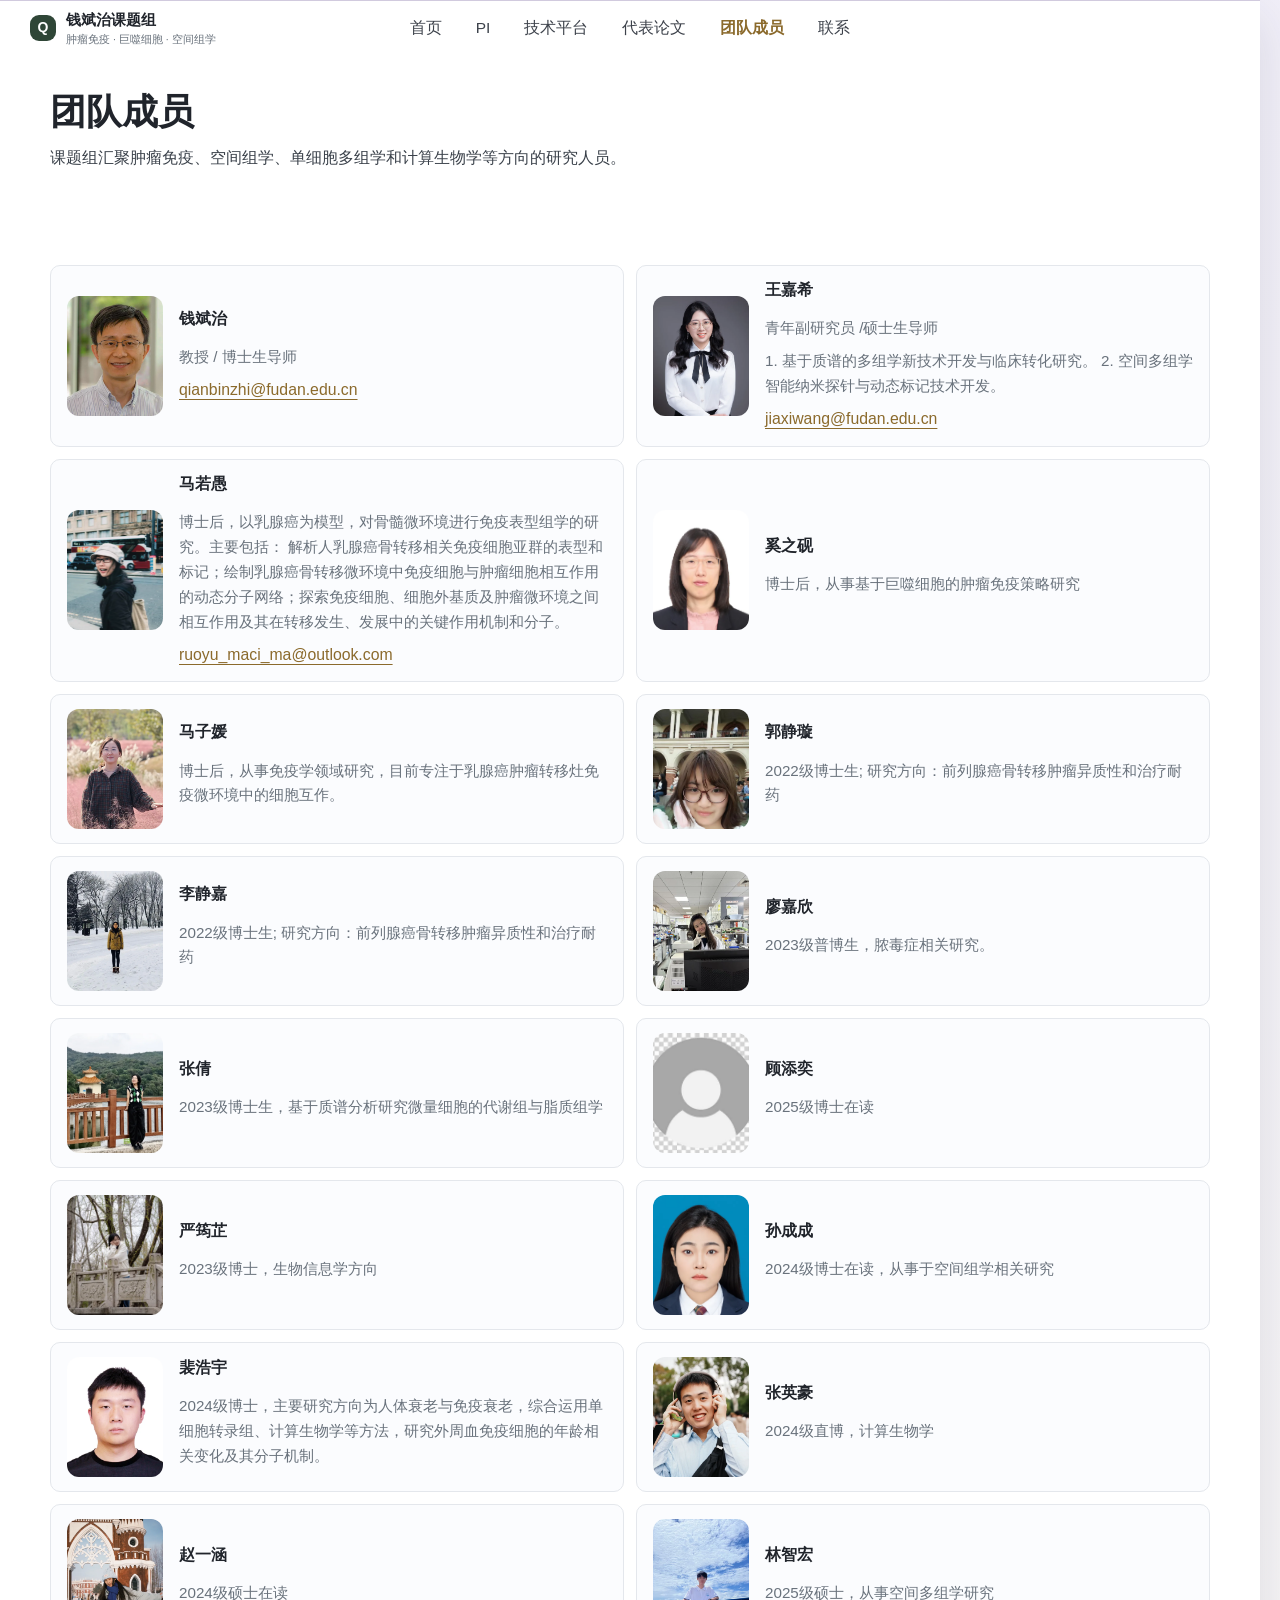
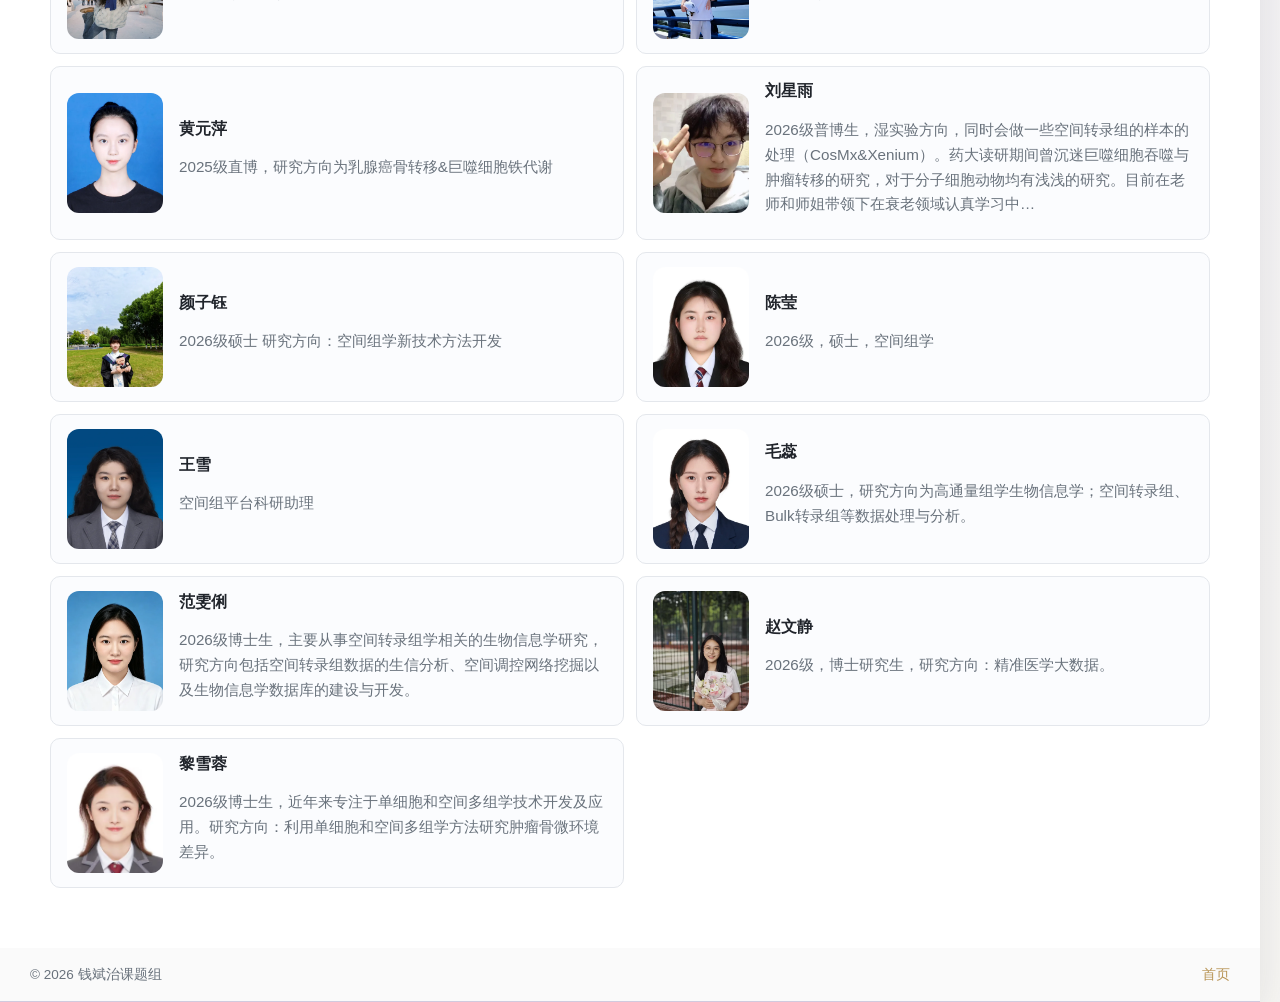
==== members.html @ 3c29b2fe "Publish Qian Lab website with optimized photos and Pages deployment" ====
<!doctype html>
<html lang="zh-CN">
  <head>
    <meta charset="utf-8">
    <meta name="viewport" content="width=device-width, initial-scale=1">
    <meta name="description" content="钱斌治课题组团队成员。">
    <title>团队成员 | 钱斌治课题组</title>
    <link rel="stylesheet" href="styles.css">
  </head>
  <body>
    <header class="site-header">
      <a class="brand" href="index.html"><span class="brand-mark">Q</span><span><strong>钱斌治课题组</strong><small>肿瘤免疫 · 巨噬细胞 · 空间组学</small></span></a>
      <button class="nav-toggle" type="button" aria-expanded="false" aria-controls="site-nav"><span></span><span></span><span></span></button>
      <nav id="site-nav" class="site-nav" aria-label="主导航">
        <a href="index.html">首页</a><a href="pi.html">PI</a><a href="platforms.html">技术平台</a><a href="publications.html">代表论文</a><a class="active" href="members.html">团队成员</a><a href="contact.html">联系</a>
      </nav>
    </header>
    <main>
      <section class="page-hero compact">
        <div>
          <p class="eyebrow">团队</p>
          <h1>团队成员</h1>
          <p class="lead">课题组汇聚肿瘤免疫、空间组学、单细胞多组学和计算生物学等方向的研究人员。</p>
        </div>
      </section>
      <section class="section">
        <div class="content-frame">
          <div class="member-grid">
            <!-- MEMBERS:START -->
            <article class="member-card">
              <img src="assets/pi-qian-binzhi.webp" alt="钱斌治教授肖像">
              <div>
                <h3>钱斌治</h3>
                <p>教授 / 博士生导师</p>
                <a href="mailto:qianbinzhi@fudan.edu.cn">qianbinzhi@fudan.edu.cn</a>
              </div>
            </article>
            <article class="member-card"><img src="assets/members/Xi_Xi_2026-09-02%2014.55.22_%E7%8E%8B%E5%98%89%E5%B8%8C-%E5%A4%8D%E6%97%A6%E5%A4%A7%E5%AD%A6%40_01.webp" alt="王嘉希"><div><h3>王嘉希</h3><p>青年副研究员 /硕士生导师</p><p>1. 基于质谱的多组学新技术开发与临床转化研究。

2. 空间多组学智能纳米探针与动态标记技术开发。</p><a href="mailto:jiaxiwang@fudan.edu.cn">jiaxiwang@fudan.edu.cn</a></div></article>
            <article class="member-card"><img src="assets/members/mry.webp" alt="马若愚"><div><h3>马若愚</h3><p>博士后，以乳腺癌为模型，对骨髓微环境进行免疫表型组学的研究。主要包括：
解析人乳腺癌骨转移相关免疫细胞亚群的表型和标记；绘制乳腺癌骨转移微环境中免疫细胞与肿瘤细胞相互作用的动态分子网络；探索免疫细胞、细胞外基质及肿瘤微环境之间相互作用及其在转移发生、发展中的关键作用机制和分子。</p><a href="mailto:ruoyu_maci_ma@outlook.com">ruoyu_maci_ma@outlook.com</a></div></article>
            <article class="member-card"><img src="assets/members/XI_2026-09-04%2011.40.07_%E7%85%A7%E7%89%87_01.webp" alt="奚之砚"><div><h3>奚之砚</h3><p>博士后，从事基于巨噬细胞的肿瘤免疫策略研究</p></div></article>
            <article class="member-card"><img src="assets/members/%E5%AD%90%E5%AA%9B_2026-09-02%2013.18.43_picture-0_01.webp" alt="马子媛"><div><h3>马子媛</h3><p>博士后，从事免疫学领域研究，目前专注于乳腺癌肿瘤转移灶免疫微环境中的细胞互作。</p></div></article>
            <article class="member-card"><img src="assets/members/%E6%9C%AA%E9%97%BB%E8%8A%B1%E5%90%8D_2026-09-04%2010.09.51_%E7%94%9F%E6%B4%BB%E7%85%A7-%E9%83%AD%E9%9D%99%E7%92%87_01.webp" alt="郭静璇"><div><h3>郭静璇</h3><p>2022级博士生; 研究方向：前列腺癌骨转移肿瘤异质性和治疗耐药</p></div></article>
            <article class="member-card"><img src="assets/members/%E6%9D%8E%E9%9D%99%E5%98%89_2026-09-04%2010.45.14_IMG_3282_01.webp" alt="李静嘉"><div><h3>李静嘉</h3><p>2022级博士生; 研究方向：前列腺癌骨转移肿瘤异质性和治疗耐药</p></div></article>
            <article class="member-card"><img src="assets/members/%E5%8D%97%E5%98%89%E3%80%82_2026-09-02%2013.18.52_%E5%BE%AE%E4%BF%A1%E5%9B%BE%E7%89%87_20260902131608_9_69_02.webp" alt="廖嘉欣"><div><h3>廖嘉欣</h3><p>2023级普博生，脓毒症相关研究。</p></div></article>
            <article class="member-card"><img src="assets/members/%E5%BC%A0%E5%80%A9_2026-09-02%2014.34.46_IMG_5520_02.webp" alt="张倩"><div><h3>张倩</h3><p>2023级博士生，基于质谱分析研究微量细胞的代谢组与脂质组学</p></div></article>
            <article class="member-card"><img src="assets/members/eb059ad4933d518f1befa0e88c2b46c9.webp" alt="顾添奕"><div><h3>顾添奕</h3><p>2025级博士在读</p></div></article>
            <article class="member-card"><img src="assets/members/yyz.webp" alt="严筠芷"><div><h3>严筠芷</h3><p>2023级博士，生物信息学方向</p></div></article>
            <article class="member-card"><img src="assets/members/scc.webp" alt="孙成成"><div><h3>孙成成</h3><p>2024级博士在读，从事于空间组学相关研究</p></div></article>
            <article class="member-card"><img src="assets/members/%E8%A3%B4%E6%B5%A9%E5%AE%87_2026-09-04%2011.46.03_picture-0_01.webp" alt="裴浩宇"><div><h3>裴浩宇</h3><p>2024级博士，主要研究方向为人体衰老与免疫衰老，综合运用单细胞转录组、计算生物学等方法，研究外周血免疫细胞的年龄相关变化及其分子机制。</p></div></article>
            <article class="member-card"><img src="assets/members/zyh.webp" alt="张英豪"><div><h3>张英豪</h3><p>2024级直博，计算生物学</p></div></article>
            <article class="member-card"><img src="assets/members/Z._2026-09-04%2012.06.56_IMG_6460_01.webp" alt="赵一涵"><div><h3>赵一涵</h3><p>2024级硕士在读</p></div></article>
            <article class="member-card"><img src="assets/members/%E5%BE%AE%E4%BF%A1%E5%9B%BE%E7%89%87_20260905143202_64_2.webp" alt="林智宏"><div><h3>林智宏</h3><p>2025级硕士，从事空间多组学研究</p></div></article>
            <article class="member-card"><img src="assets/members/%F0%9F%8C%9F_2026-09-03%2022.51.36_IMG_0080_01.webp" alt="黄元萍"><div><h3>黄元萍</h3><p>2025级直博，研究方向为乳腺癌骨转移&amp;巨噬细胞铁代谢</p></div></article>
            <article class="member-card"><img src="assets/members/lxy.webp" alt="刘星雨"><div><h3>刘星雨</h3><p>2026级普博生，湿实验方向，同时会做一些空间转录组的样本的处理（CosMx&amp;Xenium）。药大读研期间曾沉迷巨噬细胞吞噬与肿瘤转移的研究，对于分子细胞动物均有浅浅的研究。目前在老师和师姐带领下在衰老领域认真学习中…</p></div></article>
            <article class="member-card"><img src="assets/members/%E5%92%8C%E6%88%91%E4%B8%80%E8%B5%B7%E5%9B%9E%E5%8F%99%E5%88%A9%E4%BA%9A%E6%B2%99%E6%BC%A0%E5%A5%BD%E5%90%97_2026-09-02%2018.04.39_picture-0_01.webp" alt="颜子钰"><div><h3>颜子钰</h3><p>2026级硕士 
研究方向：空间组学新技术方法开发</p></div></article>
            <article class="member-card"><img src="assets/members/%E5%AE%A3%E6%84%BF_2026-09-03%2008.10.30_picture-0_01.webp" alt="陈莹"><div><h3>陈莹</h3><p>2026级，硕士，空间组学</p></div></article>
            <article class="member-card"><img src="assets/members/%E4%B9%9D%E6%AD%8C_2026-09-04%2012.01.54_f3b0613aaccb83f79659432cf0f93a0b_01.webp" alt="王雪"><div><h3>王雪</h3><p>空间组平台科研助理</p></div></article>
            <article class="member-card"><img src="assets/members/%F0%9F%8D%80%E7%8E%9B%E5%8D%A1%E5%B7%B4%E5%8D%A1%F0%9F%8C%B8_2026-09-02%2013.11.04_picture-0_01.webp" alt="毛蕊"><div><h3>毛蕊</h3><p>2026级硕士，研究方向为高通量组学生物信息学；空间转录组、Bulk转录组等数据处理与分析。</p></div></article>
            <article class="member-card"><img src="assets/members/%E8%91%9B%E7%BB%BF_2026-09-04%2001.42.00_%E8%8C%83%E9%9B%AF%E4%BF%90_%E7%85%A7%E7%89%87_01.webp" alt="范雯俐"><div><h3>范雯俐</h3><p>2026级博士生，主要从事空间转录组学相关的生物信息学研究，研究方向包括空间转录组数据的生信分析、空间调控网络挖掘以及生物信息学数据库的建设与开发。</p></div></article>
            <article class="member-card"><img src="assets/members/ILXX_2026-09-04%2009.56.15_picture-0_01.webp" alt="赵文静"><div><h3>赵文静</h3><p>2026级，博士研究生，研究方向：精准医学大数据。</p></div></article>
            <article class="member-card"><img src="assets/members/%E4%B8%80%E5%8A%A0%E6%A0%97_2026-09-04%2010.34.41_%E5%BE%AE%E4%BF%A1%E5%9B%BE%E7%89%87_2025-12-09_214455_899_01.webp" alt="黎雪蓉"><div><h3>黎雪蓉</h3><p>2026级博士生，近年来专注于单细胞和空间多组学技术开发及应用。研究方向：利用单细胞和空间多组学方法研究肿瘤骨微环境差异。</p></div></article>
<!-- MEMBERS:END -->
          </div>
        </div>
      </section>
    </main>
    <footer class="site-footer"><p>© <span id="year"></span> 钱斌治课题组</p><a href="index.html">首页</a></footer>
    <script src="script.js"></script>
  </body>
</html>
---- styles.css ----
:root {
  --ink: #102033;
  --text: #2c4151;
  --muted: #657786;
  --line: #d9e4ec;
  --paper: #ffffff;
  --soft: #f2f8fc;
  --card: #ffffff;
  --brand: #155b79;
  --brand-dark: #0a3148;
  --accent: #2d8eb4;
  --white: #ffffff;
  --shadow: 0 18px 44px rgba(16, 49, 72, 0.07);
  --shadow-soft: 0 1px 0 rgba(16, 49, 72, 0.04);
  --radius: 16px;
  --page-max: 1260px;
  --page-pad: clamp(24px, 3vw, 48px);
}

* {
  box-sizing: border-box;
}

html {
  scroll-behavior: smooth;
}

body {
  margin: 0;
  font-family: -apple-system, BlinkMacSystemFont, "Segoe UI", "Microsoft YaHei", "PingFang SC", sans-serif;
  color: var(--text);
  background: var(--white);
  font-size: 16px;
  line-height: 1.66;
}

a {
  color: inherit;
  text-decoration: none;
}

img {
  display: block;
  max-width: 100%;
}

.site-header {
  position: sticky;
  top: 0;
  z-index: 20;
  display: flex;
  align-items: center;
  justify-content: space-between;
  min-height: 74px;
  padding: 13px var(--page-pad);
  border-bottom: 1px solid rgba(216, 230, 241, 0.88);
  background: rgba(255, 255, 255, 0.95);
  backdrop-filter: blur(18px);
}

.brand {
  display: inline-flex;
  align-items: center;
  gap: 12px;
  min-width: 0;
}

.brand-mark {
  display: grid;
  width: 38px;
  height: 38px;
  place-items: center;
  border-radius: 4px;
  color: var(--white);
  background: linear-gradient(135deg, var(--brand-dark), var(--brand));
  font-weight: 800;
  font-size: 21px;
}

.brand strong,
.brand small {
  display: block;
}

.brand strong {
  color: var(--ink);
  font-size: 17px;
}

.brand small {
  color: var(--muted);
  font-size: 12px;
  white-space: nowrap;
}

.site-nav {
  display: flex;
  align-items: center;
  gap: 28px;
  color: var(--ink);
  font-size: 14px;
}

.site-nav a {
  padding: 9px 0;
  border-bottom: 1px solid transparent;
}

.site-nav a:hover {
  color: var(--brand);
  border-color: var(--accent);
}

.site-nav a.active {
  color: var(--brand);
  border-color: var(--accent);
  font-weight: 700;
}

.language-switch {
  display: flex;
  align-items: center;
  gap: 7px;
  color: var(--muted);
  font-size: 13px;
}

.language-switch a {
  padding: 6px 0;
}

.language-switch a.active {
  color: var(--brand);
  font-weight: 800;
}

.nav-toggle {
  display: none;
  width: 42px;
  height: 42px;
  padding: 10px;
  border: 1px solid var(--line);
  border-radius: 4px;
  background: var(--white);
}

.nav-toggle span {
  display: block;
  height: 2px;
  margin: 5px 0;
  background: var(--brand-dark);
}

.section-band,
.section {
  padding: clamp(40px, 5vw, 68px) var(--page-pad);
}

.home-hero {
  display: grid;
  grid-template-columns: minmax(0, 1fr) minmax(300px, 420px);
  gap: clamp(42px, 6vw, 88px);
  align-items: end;
  max-width: var(--page-max);
  margin: 0 auto;
  padding: clamp(54px, 7vw, 94px) var(--page-pad) clamp(42px, 5vw, 66px);
  border-bottom: 1px solid var(--line);
  background: var(--white);
}

.hero-statement {
  max-width: 980px;
}

.hero-statement h1 {
  margin-bottom: 22px;
}

.hero-brief {
  padding: 0 0 4px 28px;
  border-left: 2px solid var(--brand-dark);
}

.hero-brief p {
  margin-bottom: 18px;
  color: #344b5d;
  font-size: 16px;
}

.brief-label {
  margin-bottom: 10px !important;
  color: var(--brand) !important;
  font-size: 13px !important;
  font-weight: 800;
  letter-spacing: 0.02em;
  text-transform: uppercase;
}

.brief-tags {
  display: flex;
  flex-wrap: wrap;
  gap: 8px;
}

.brief-tags span {
  padding: 6px 10px;
  border: 1px solid var(--line);
  border-radius: 999px;
  color: var(--brand-dark);
  background: #f7fafc;
  font-size: 13px;
}

.hero {
  display: grid;
  grid-template-columns: minmax(0, 1.2fr) minmax(280px, 0.78fr);
  gap: clamp(36px, 6vw, 88px);
  align-items: center;
  min-height: calc(100vh - 76px);
  background:
    linear-gradient(90deg, rgba(229, 243, 252, 0.98), rgba(247, 251, 255, 0.82)),
    radial-gradient(circle at 80% 20%, rgba(59, 166, 201, 0.14), transparent 34%);
}

.eyebrow {
  margin: 0 0 10px;
  color: var(--brand);
  font-size: 12px;
  font-weight: 800;
  letter-spacing: 0;
  text-transform: uppercase;
}

h1,
h2,
h3,
p {
  margin-top: 0;
}

h1 {
  max-width: 1080px;
  margin-bottom: 20px;
  color: var(--ink);
  font-size: clamp(46px, 5.6vw, 74px);
  line-height: 1.06;
  letter-spacing: 0;
}

h2 {
  margin-bottom: 0;
  color: var(--ink);
  font-size: clamp(31px, 4vw, 46px);
  line-height: 1.18;
  letter-spacing: 0;
}

h3 {
  color: var(--ink);
  line-height: 1.35;
  letter-spacing: 0;
  font-size: 19px;
}

.lead {
  max-width: 980px;
  color: #41586a;
  font-size: clamp(20px, 2vw, 23px);
}

.hero-actions {
  display: flex;
  flex-wrap: wrap;
  gap: 14px;
  margin-top: 34px;
}

.button {
  display: inline-flex;
  align-items: center;
  justify-content: center;
  min-height: 44px;
  padding: 10px 18px;
  border-radius: 4px;
  font-weight: 700;
  line-height: 1.2;
}

.button.primary {
  color: var(--white);
  background: var(--brand);
}

.button.primary:hover {
  background: var(--brand-dark);
}

.button.secondary {
  color: var(--brand-dark);
  border: 1px solid rgba(15, 93, 124, 0.16);
  background: rgba(255, 255, 255, 0.74);
}

.button.secondary:hover {
  border-color: var(--brand);
}

.hero-media {
  position: relative;
  max-width: 430px;
  justify-self: center;
}

.hero-media img {
  aspect-ratio: 1;
  width: 100%;
  border-radius: 4px;
  object-fit: cover;
  box-shadow: var(--shadow);
}

.profile-note {
  position: absolute;
  right: -20px;
  bottom: 22px;
  display: grid;
  gap: 2px;
  min-width: 180px;
  padding: 14px 16px;
  border: 1px solid rgba(255, 255, 255, 0.7);
  border-radius: 4px;
  background: rgba(255, 255, 255, 0.94);
  box-shadow: none;
}

.profile-note strong {
  color: var(--ink);
}

.profile-note span {
  color: var(--muted);
  font-size: 14px;
}

.metrics {
  display: grid;
  grid-template-columns: repeat(4, 1fr);
  border-top: 0;
  border-bottom: 0;
  background: var(--brand-dark);
  max-width: var(--page-max);
  margin: 0 auto;
  border-radius: 0 0 var(--radius) var(--radius);
  overflow: hidden;
}

.metrics div {
  min-height: 102px;
  padding: 20px clamp(18px, 3vw, 42px);
  border-right: 1px solid rgba(255, 255, 255, 0.16);
}

.metrics div:last-child {
  border-right: 0;
}

.metrics strong {
  display: block;
  color: var(--white);
  font-size: clamp(21px, 2.6vw, 31px);
  line-height: 1.18;
}

.metrics span {
  color: rgba(255, 255, 255, 0.68);
  font-size: 14px;
}

.section-heading {
  max-width: var(--page-max);
  margin: 0 auto 34px;
}

.section-muted {
  background: transparent;
}

.about-grid,
.platform-layout,
.contact-grid {
  display: grid;
  grid-template-columns: minmax(0, 1.4fr) minmax(280px, 0.8fr);
  gap: clamp(28px, 5vw, 70px);
  align-items: start;
}

.platform-overview {
  display: grid;
  grid-template-columns: minmax(260px, 0.7fr) minmax(0, 1.3fr);
  gap: clamp(24px, 4vw, 56px);
  align-items: start;
}

.platform-overview p {
  margin-bottom: 0;
  font-size: 16.5px;
}

.platform-doc-frame {
  padding: clamp(30px, 4vw, 52px);
}

.platform-doc-layout {
  display: grid;
  grid-template-columns: minmax(280px, 0.72fr) minmax(0, 1.28fr);
  gap: clamp(28px, 5vw, 68px);
  align-items: center;
}

.platform-doc-layout h2 {
  margin-bottom: 18px;
}

.platform-doc-layout p:not(.eyebrow) {
  margin-bottom: 0;
  color: #334c5f;
  font-size: 17px;
  line-height: 1.72;
}

.platform-doc-image {
  margin: 0;
}

.platform-doc-image img {
  width: 100%;
  border: 1px solid rgba(217, 228, 236, 0.92);
  border-radius: 18px;
  background: #fbf5f2;
  box-shadow: 0 18px 44px rgba(16, 49, 72, 0.08);
}

.platform-doc-image figcaption {
  margin-top: 10px;
  color: var(--muted);
  font-size: 13px;
  text-align: right;
}

.prose p,
.platform-copy p {
  max-width: 860px;
  font-size: 16.5px;
}

.info-panel {
  padding: 28px;
  border: 1px solid var(--line);
  border-radius: var(--radius);
  background: #fbfdff;
  box-shadow: none;
}

.tag-list {
  display: flex;
  flex-wrap: wrap;
  gap: 10px;
}

.tag-list span {
  padding: 6px 10px;
  border: 1px solid rgba(21, 91, 121, 0.18);
  border-radius: 999px;
  color: var(--brand-dark);
  background: #f4f9fc;
  font-size: 13px;
}

.research-grid {
  display: grid;
  grid-template-columns: repeat(3, 1fr);
  gap: 20px;
}

.research-card {
  min-height: 310px;
  padding: 28px;
  border: 1px solid var(--line);
  border-radius: var(--radius);
  background: #fbfdff;
  box-shadow: none;
}

.card-index {
  color: var(--accent);
  font-weight: 800;
  font-size: 13px;
  letter-spacing: 0.02em;
}

.research-card h3 {
  margin: 18px 0 14px;
  font-size: 21px;
}

.feature-list {
  display: grid;
  gap: 12px;
  padding: 0;
  margin: 26px 0 0;
  list-style: none;
}

.feature-list li {
  position: relative;
  padding-left: 24px;
}

.feature-list li::before {
  position: absolute;
  top: 0.72em;
  left: 0;
  width: 6px;
  height: 6px;
  border-radius: 50%;
  background: var(--accent);
  content: "";
}

.feature-image {
  margin: 0;
}

.feature-image img {
  width: 100%;
  aspect-ratio: 4 / 3;
  border-radius: 4px;
  object-fit: cover;
  box-shadow: var(--shadow);
}

.feature-image figcaption {
  margin-top: 12px;
  color: var(--muted);
  font-size: 14px;
}

.publication-list {
  display: grid;
  gap: 0;
  max-width: 1120px;
  margin: 0 auto;
  border-top: 1px solid var(--line);
}

.publication-list article {
  padding: 20px 0;
  border: 0;
  border-bottom: 1px solid var(--line);
  border-radius: 0;
  background: transparent;
  box-shadow: none;
}

.publication-list span {
  display: inline;
  margin-right: 10px;
  color: var(--brand);
  font-size: 15px;
  font-weight: 800;
}

.publication-list h3 {
  margin-bottom: 8px;
  font-size: 19px;
}

.publication-list p {
  display: inline;
  margin-bottom: 0;
  color: var(--muted);
  font-size: 15px;
}

.publication-list .publication-code {
  color: var(--brand);
  font-weight: 700;
  text-decoration: underline;
  text-underline-offset: 3px;
}

.team-placeholder {
  display: flex;
  align-items: center;
  justify-content: space-between;
  gap: 24px;
  padding: 30px;
  border: 1px dashed rgba(21, 91, 121, 0.28);
  border-radius: var(--radius);
  background: #fbfdff;
  box-shadow: none;
}

.team-placeholder p {
  max-width: 760px;
  margin-bottom: 0;
}

.contact-section {
  background:
    linear-gradient(135deg, #0b3a52, #0f5d7c);
}

.contact-section h2,
.contact-section h3,
.contact-section .eyebrow {
  color: var(--white);
}

.contact-grid {
  grid-template-columns: repeat(3, 1fr);
}

.contact-grid > div {
  min-height: 180px;
  padding: 24px;
  border: 1px solid rgba(255, 255, 255, 0.16);
  border-radius: var(--radius);
  color: rgba(255, 255, 255, 0.82);
  background: rgba(255, 255, 255, 0.08);
  box-shadow: 0 14px 34px rgba(5, 28, 42, 0.16);
}

.contact-grid a {
  color: var(--white);
  text-decoration: underline;
  text-underline-offset: 4px;
}

.muted {
  color: var(--muted);
}

.contact-section .muted {
  color: rgba(255, 255, 255, 0.62);
}

.page-hero {
  display: grid;
  grid-template-columns: minmax(0, 1fr) 260px;
  gap: clamp(28px, 5vw, 72px);
  align-items: center;
  padding: clamp(46px, 6vw, 72px) var(--page-pad);
  background: var(--white);
  border-bottom: 1px solid var(--line);
}

.page-hero > div {
  max-width: 1180px;
  margin: 0 auto;
}

.page-hero.compact {
  grid-template-columns: 1fr;
  min-height: 250px;
}

.page-portrait {
  width: 260px;
  aspect-ratio: 1;
  border-radius: 4px;
  object-fit: cover;
  box-shadow: var(--shadow);
}

.pi-profile {
  padding: clamp(36px, 5vw, 62px) var(--page-pad);
  background: var(--white);
  border-bottom: 1px solid var(--line);
}

.profile-frame {
  display: grid;
  grid-template-columns: 290px minmax(0, 1fr);
  gap: clamp(34px, 5vw, 70px);
  align-items: center;
  max-width: var(--page-max);
  margin: 0 auto;
  padding: clamp(30px, 4vw, 52px);
  border: 1px solid var(--line);
  border-radius: var(--radius);
  background: #fff;
  box-shadow: 0 18px 48px rgba(16, 49, 72, 0.06);
}

.pi-sidebar {
  position: sticky;
  top: 98px;
  padding: 0;
  border: 0;
  border-radius: 0;
  background: transparent;
  box-shadow: none;
}

.pi-sidebar img {
  width: 100%;
  aspect-ratio: 1;
  border-radius: 12px;
  object-fit: cover;
}

.pi-sidebar h1 {
  margin: 18px 0 4px;
  font-size: 34px;
  line-height: 1.12;
}

.pi-title {
  margin-bottom: 10px;
  color: var(--muted);
  font-weight: 700;
}

.pi-mail {
  display: inline-block;
  margin-bottom: 16px;
  color: var(--brand);
  font-size: 15px;
  text-decoration: underline;
  text-underline-offset: 4px;
}

.compact-tags {
  gap: 8px;
}

.compact-tags span {
  padding: 5px 9px;
  font-size: 13px;
}

.research-tags {
  margin-bottom: 20px;
}

.compact-prose {
  max-width: 1080px;
}

.compact-prose p {
  font-size: 16px;
  line-height: 1.72;
}

.pi-main {
  max-width: 1040px;
  padding-top: 8px;
}

.pi-main h2 {
  margin-bottom: 20px;
  font-size: clamp(34px, 4vw, 52px);
}

.pi-highlight-grid {
  display: grid;
  grid-template-columns: repeat(3, minmax(0, 1fr));
  gap: 12px;
  margin: 24px 0;
}

.pi-highlight-grid div {
  padding: 16px 18px;
  border: 1px solid var(--line);
  border-radius: 4px;
  background: var(--white);
}

.pi-highlight-grid strong {
  display: block;
  color: var(--brand-dark);
  font-size: clamp(20px, 2.2vw, 28px);
  line-height: 1.2;
}

.pi-highlight-grid span {
  color: var(--muted);
  font-size: 14px;
}

.content-grid {
  display: grid;
  grid-template-columns: minmax(0, 1.45fr) minmax(280px, 0.75fr);
  gap: clamp(28px, 5vw, 70px);
  align-items: start;
}

.text-card-grid {
  display: grid;
  grid-template-columns: repeat(3, minmax(0, 1fr));
  gap: 20px;
}

.text-card-grid article {
  padding: 24px 26px;
  border: 1px solid var(--line);
  border-radius: var(--radius);
  background: #fbfdff;
  box-shadow: none;
}

.content-frame {
  max-width: var(--page-max);
  margin: 0 auto;
  padding: clamp(24px, 4vw, 44px);
  border: 1px solid var(--line);
  border-radius: var(--radius);
  background: #fff;
  box-shadow: 0 18px 48px rgba(16, 49, 72, 0.05);
}

.contact-frame {
  border-color: transparent;
  background: linear-gradient(135deg, #0b3a52, #0f5d7c);
}

.contact-frame h3 {
  color: var(--white);
}

.contact-frame .muted {
  color: rgba(255, 255, 255, 0.62);
}

.content-frame.join-panel {
  border: 1px solid var(--line);
  border-radius: var(--radius);
  background: #fff;
  box-shadow: 0 18px 48px rgba(16, 49, 72, 0.05);
}

.text-card-grid p:last-child {
  margin-bottom: 0;
}

.equipment-grid {
  display: grid;
  grid-template-columns: repeat(4, minmax(0, 1fr));
  gap: 16px;
}

.equipment-grid article {
  display: flex;
  min-height: 300px;
  flex-direction: column;
  padding: 22px;
  border: 1px solid var(--line);
  border-radius: var(--radius);
  background: #fbfdff;
}

.equipment-grid span {
  color: rgba(21, 91, 121, 0.42);
  font-size: 28px;
  font-weight: 800;
  line-height: 1;
}

.equipment-grid h3 {
  margin: 18px 0 10px;
  font-size: 19px;
}

.equipment-grid p,
.equipment-grid li {
  font-size: 14.5px;
  line-height: 1.58;
}

.equipment-grid ul {
  display: grid;
  gap: 5px;
  margin: 0 0 16px;
  padding-left: 18px;
}

.equipment-grid a {
  margin-top: auto;
  color: var(--brand);
  font-size: 14px;
  font-weight: 700;
  text-decoration: underline;
  text-underline-offset: 4px;
}

.instrument-table {
  display: grid;
  border-top: 1px solid var(--line);
}

.instrument-row {
  display: grid;
  grid-template-columns: 58px minmax(220px, 0.38fr) minmax(0, 1fr);
  gap: clamp(16px, 3vw, 34px);
  align-items: baseline;
  padding: 22px 0;
  border-bottom: 1px solid var(--line);
}

.instrument-row span {
  color: rgba(21, 91, 121, 0.48);
  font-size: 18px;
  font-weight: 800;
}

.instrument-row strong {
  color: var(--ink);
  font-size: 18px;
  line-height: 1.35;
}

.instrument-row p {
  margin-bottom: 0;
  color: #3e5567;
  font-size: 15.5px;
  line-height: 1.64;
}

.platform-scope-list {
  display: grid;
  gap: 0;
  border-top: 1px solid var(--line);
}

.platform-scope-list article {
  display: grid;
  grid-template-columns: minmax(190px, 0.32fr) minmax(0, 1fr);
  gap: clamp(18px, 3vw, 36px);
  padding: 24px 0;
  border-bottom: 1px solid var(--line);
}

.platform-scope-list strong {
  color: var(--brand-dark);
  font-size: 18px;
}

.platform-scope-list p {
  margin-bottom: 0;
  color: #3e5567;
  font-size: 15.5px;
  line-height: 1.66;
}

.workflow-list {
  display: grid;
  gap: 0;
  border-top: 1px solid var(--line);
}

.workflow-list article {
  display: grid;
  grid-template-columns: 180px minmax(0, 1fr);
  gap: 24px;
  padding: 22px 0;
  border-bottom: 1px solid var(--line);
}

.workflow-list strong {
  color: var(--brand);
}

.workflow-list p {
  margin-bottom: 0;
  font-size: 16px;
}

.timeline {
  display: grid;
  gap: 0;
  border-top: 1px solid var(--line);
}

.timeline article {
  display: grid;
  grid-template-columns: 140px minmax(0, 1fr);
  gap: 18px;
  padding: 16px 0;
  border: 0;
  border-bottom: 1px solid var(--line);
  border-radius: 0;
  background: transparent;
  box-shadow: none;
}

.timeline strong {
  color: var(--brand);
}

.research-detail-list {
  display: grid;
  gap: 0;
  max-width: var(--page-max);
  margin: 0 auto;
  border-top: 1px solid var(--line);
}

.research-detail-list article,
.join-panel {
  padding: clamp(28px, 4vw, 44px) 0;
  border: 0;
  border-bottom: 1px solid var(--line);
  border-radius: 0;
  background: transparent;
  box-shadow: none;
}

.research-detail-list > article {
  display: grid;
  grid-template-columns: 104px minmax(0, 1fr);
  column-gap: clamp(24px, 4vw, 54px);
  align-items: start;
}

.research-detail-list.compact-list > article {
  grid-template-columns: 1fr;
}

.research-detail-list.compact-list h2,
.research-detail-list.compact-list p {
  grid-column: 1;
}

.research-detail-list.compact-list h2 {
  font-size: clamp(24px, 2.6vw, 34px);
}

.detail-columns {
  display: grid;
  grid-template-columns: repeat(2, minmax(0, 1fr));
  gap: 0;
  gap: 16px;
  grid-column: 2;
  margin-top: 22px;
  border: 0;
  background: transparent;
}

.detail-columns > div {
  padding: 20px 22px;
  border: 1px solid var(--line);
  border-radius: var(--radius);
  background: #fbfdff;
}

.detail-columns > div:nth-child(2n) {
  border-right: 1px solid var(--line);
}

.detail-columns > div:nth-last-child(-n + 2) {
  border-bottom: 1px solid var(--line);
}

.detail-columns p:last-child {
  margin-bottom: 0;
}

.detail-columns h3 {
  margin-bottom: 8px;
  font-size: 18px;
}

.detail-columns p {
  font-size: 15.5px;
  line-height: 1.62;
}

.research-detail-list h2 {
  grid-column: 2;
  margin: 6px 0 14px;
  font-size: clamp(28px, 3.2vw, 42px);
  line-height: 1.16;
}

.research-detail-list p {
  grid-column: 2;
  max-width: 1040px;
  font-size: 16.5px;
}

.research-detail-list .card-index {
  grid-row: 1 / span 12;
  padding-top: 2px;
  color: rgba(21, 91, 121, 0.34);
  font-size: clamp(44px, 5vw, 68px);
  font-weight: 800;
  line-height: 0.95;
  letter-spacing: 0;
}

.member-grid {
  display: grid;
  grid-template-columns: repeat(2, minmax(0, 1fr));
  gap: 20px;
}

.member-card {
  display: grid;
  grid-template-columns: 150px minmax(0, 1fr);
  gap: 20px;
  align-items: center;
  padding: 22px;
  border: 1px solid var(--line);
  border-radius: var(--radius);
  background: #fbfdff;
  box-shadow: none;
}

.member-card img {
  width: 150px;
  aspect-ratio: 4 / 5;
  border-radius: 12px;
  object-fit: cover;
  object-position: center top;
}

.member-card p {
  margin-bottom: 8px;
  color: var(--muted);
  font-size: 15px;
}

.member-card a {
  color: var(--brand);
  text-decoration: underline;
  text-underline-offset: 4px;
}

.placeholder-card {
  grid-template-columns: 1fr;
  border-style: dashed;
}

.site-footer {
  display: flex;
  align-items: center;
  justify-content: space-between;
  padding: 24px var(--page-pad);
  color: rgba(255, 255, 255, 0.68);
  background: #0a3148;
}

.site-footer p {
  margin: 0;
}

.site-footer a {
  color: rgba(255, 255, 255, 0.82);
}

@media (max-width: 980px) {
  .hero,
  .home-hero,
  .page-hero,
  .pi-profile,
  .profile-frame,
  .about-grid,
  .platform-layout,
  .platform-doc-layout,
  .content-grid,
  .contact-grid {
    grid-template-columns: 1fr;
  }

  .hero-brief {
    padding: 22px 0 0;
    border-left: 0;
    border-top: 2px solid var(--brand-dark);
  }

  .pi-sidebar {
    position: static;
    display: grid;
    grid-template-columns: 180px minmax(0, 1fr);
    gap: 18px;
    align-items: start;
  }

  .pi-sidebar img {
    grid-row: span 4;
  }

  .metrics,
  .research-grid,
  .member-grid,
  .text-card-grid,
  .detail-columns,
  .pi-highlight-grid {
    grid-template-columns: repeat(2, 1fr);
  }

  .equipment-grid {
    grid-template-columns: repeat(2, minmax(0, 1fr));
  }

  .site-nav {
    position: absolute;
    top: 76px;
    right: 20px;
    left: 20px;
    display: none;
    flex-direction: column;
    align-items: stretch;
    gap: 0;
    padding: 12px;
    border: 1px solid var(--line);
    border-radius: 4px;
    background: var(--white);
    box-shadow: 0 12px 30px rgba(16, 49, 72, 0.08);
  }

  .site-nav.is-open {
    display: flex;
  }

  .site-nav a {
    padding: 12px;
  }

  .nav-toggle {
    display: block;
  }
}

@media (max-width: 640px) {
  .brand small {
    display: none;
  }

  .hero {
    min-height: auto;
  }

  h1 {
    font-size: 38px;
  }

  .home-hero {
    padding-top: 42px;
  }

  .metrics,
  .research-grid,
  .member-grid,
  .text-card-grid,
  .equipment-grid,
  .detail-columns,
  .pi-highlight-grid {
    grid-template-columns: 1fr;
  }

  .platform-overview,
  .workflow-list article,
  .instrument-row,
  .platform-scope-list article {
    grid-template-columns: 1fr;
  }

  .timeline article,
  .member-card {
    grid-template-columns: 1fr;
  }

  .research-detail-list > article {
    grid-template-columns: 1fr;
  }

  .research-detail-list .card-index,
  .research-detail-list h2,
  .research-detail-list p,
  .detail-columns {
    grid-column: 1;
  }

  .research-detail-list .card-index {
    margin-bottom: 12px;
    font-size: 42px;
  }

  .pi-sidebar {
    grid-template-columns: 1fr;
  }

  .pi-sidebar img {
    grid-row: auto;
    max-width: 260px;
  }

  .metrics div {
    border-right: 0;
    border-bottom: 1px solid var(--line);
  }

  .metrics div:last-child {
    border-bottom: 0;
  }

  .profile-note {
    position: static;
    margin-top: 12px;
  }

  .team-placeholder {
    align-items: stretch;
    flex-direction: column;
  }

  .site-footer {
    align-items: flex-start;
    flex-direction: column;
    gap: 12px;
  }
}

/* Minimal academic layout overrides */
:root {
  --ink: #0f2233;
  --text: #23384a;
  --muted: #667789;
  --line: #d7e0e8;
  --soft: #f8fafc;
  --brand: #0b5875;
  --brand-dark: #08364d;
  --accent: #0b5875;
  --shadow: none;
  --shadow-soft: none;
  --radius: 10px;
  --page-max: 1120px;
  --page-pad: clamp(22px, 4vw, 42px);
}

body {
  background: #fff;
  font-size: 16px;
  line-height: 1.68;
}

.site-header {
  min-height: 62px;
  padding: 10px var(--page-pad);
  border-bottom: 1px solid var(--line);
  background: rgba(255, 255, 255, 0.98);
  backdrop-filter: none;
}

.brand-mark {
  width: 30px;
  height: 30px;
  border-radius: 4px;
  background: var(--brand-dark);
  font-size: 16px;
}

.brand strong {
  font-size: 16px;
}

.brand small {
  font-size: 11px;
}

.site-nav {
  gap: 24px;
  font-size: 14px;
}

.site-nav a {
  padding: 7px 0;
}

.section,
.section-band {
  padding: clamp(34px, 5vw, 56px) var(--page-pad);
}

.section-heading {
  margin-bottom: 22px;
}

.eyebrow,
.brief-label {
  margin-bottom: 8px !important;
  color: var(--brand) !important;
  font-size: 12px !important;
  font-weight: 700;
  text-transform: none;
}

h1 {
  margin-bottom: 16px;
  font-size: clamp(34px, 4.4vw, 52px);
  line-height: 1.16;
}

h2 {
  font-size: clamp(26px, 3.1vw, 38px);
  line-height: 1.22;
}

h3 {
  font-size: 18px;
}

.lead {
  max-width: 900px;
  color: var(--text);
  font-size: clamp(17px, 1.7vw, 20px);
  line-height: 1.72;
}

.home-hero {
  grid-template-columns: minmax(0, 1fr) minmax(280px, 360px);
  gap: clamp(28px, 5vw, 58px);
  align-items: start;
  padding: clamp(42px, 6vw, 72px) var(--page-pad) clamp(34px, 5vw, 54px);
  border-bottom: 1px solid var(--line);
}

.hero-brief {
  padding: 0 0 0 22px;
  border-left: 1px solid var(--line);
}

.hero-brief p {
  color: var(--text);
  font-size: 15.5px;
}

.brief-tags span,
.tag-list span {
  padding: 4px 8px;
  border-color: var(--line);
  border-radius: 999px;
  background: #fff;
  font-size: 12.5px;
}

.metrics {
  max-width: var(--page-max);
  border-top: 1px solid var(--line);
  border-bottom: 1px solid var(--line);
  border-radius: 0;
  background: #fff;
}

.metrics div {
  min-height: 84px;
  padding: 16px clamp(14px, 2.5vw, 28px);
  border-right: 1px solid var(--line);
}

.metrics strong {
  color: var(--ink);
  font-size: clamp(18px, 2.1vw, 25px);
}

.metrics span {
  color: var(--muted);
}

.page-hero {
  display: block;
  max-width: var(--page-max);
  min-height: auto;
  margin: 0 auto;
  padding: clamp(38px, 5vw, 60px) var(--page-pad) clamp(24px, 4vw, 38px);
  border-bottom: 1px solid var(--line);
}

.page-hero.compact {
  min-height: auto;
}

.content-frame,
.profile-frame,
.contact-frame,
.content-frame.join-panel,
.platform-doc-frame {
  border: 1px solid var(--line);
  border-radius: var(--radius);
  background: #fff;
  box-shadow: none;
}

.content-frame {
  padding: clamp(22px, 3.4vw, 36px);
}

.profile-frame {
  align-items: start;
  padding: clamp(24px, 3.8vw, 40px);
}

.pi-profile {
  padding: clamp(34px, 5vw, 56px) var(--page-pad);
}

.pi-sidebar img {
  border-radius: 8px;
}

.pi-sidebar h1 {
  font-size: 30px;
}

.pi-main h2 {
  font-size: clamp(30px, 3.6vw, 44px);
}

.prose p,
.platform-copy p,
.compact-prose p,
.research-detail-list p {
  font-size: 16px;
  line-height: 1.72;
}

.text-card-grid {
  gap: 0;
  border-top: 1px solid var(--line);
}

.text-card-grid article {
  padding: 20px 18px;
  border: 0;
  border-right: 1px solid var(--line);
  border-radius: 0;
  background: transparent;
}

.text-card-grid article:last-child {
  border-right: 0;
}

.research-detail-list {
  border-top: 1px solid var(--line);
}

.research-detail-list > article {
  grid-template-columns: 72px minmax(0, 1fr);
  column-gap: clamp(20px, 3vw, 38px);
}

.research-detail-list h2 {
  font-size: clamp(24px, 2.7vw, 34px);
}

.research-detail-list .card-index {
  color: rgba(11, 88, 117, 0.36);
  font-size: clamp(32px, 3.6vw, 48px);
}

.detail-columns {
  gap: 0;
  border-top: 1px solid var(--line);
}

.detail-columns > div {
  padding: 18px 20px;
  border: 0;
  border-right: 1px solid var(--line);
  border-bottom: 1px solid var(--line);
  border-radius: 0;
  background: transparent;
}

.detail-columns > div:nth-child(2n) {
  border-right: 0;
}

.publication-list h3 {
  font-size: 17.5px;
}

.publication-list p {
  font-size: 14.5px;
  line-height: 1.62;
}

.platform-doc-layout {
  gap: clamp(24px, 4vw, 48px);
}

.platform-doc-layout p:not(.eyebrow) {
  font-size: 16px;
}

.platform-doc-image img {
  border-radius: 8px;
  box-shadow: none;
}

.instrument-row {
  padding: 18px 0;
}

.platform-scope-list article,
.timeline article,
.workflow-list article {
  padding: 18px 0;
}

.member-grid {
  gap: 0;
  border-top: 1px solid var(--line);
}

.member-card {
  padding: 20px 0;
  border: 0;
  border-bottom: 1px solid var(--line);
  border-radius: 0;
  background: transparent;
}

.member-card img {
  border-radius: 8px;
}

.contact-frame {
  color: var(--text);
}

.contact-frame h3 {
  color: var(--ink);
}

.contact-grid > div {
  min-height: auto;
  padding: 0;
  border: 0;
  border-radius: 0;
  color: var(--text);
  background: transparent;
  box-shadow: none;
}

.contact-grid a,
.contact-frame a {
  color: var(--brand);
}

.site-footer {
  padding: 20px var(--page-pad);
  border-top: 1px solid var(--line);
  color: var(--muted);
  background: #fff;
}

.site-footer a {
  color: var(--brand);
}

@media (max-width: 980px) {
  .site-nav {
    top: 62px;
  }

  .home-hero {
    grid-template-columns: 1fr;
  }

  .hero-brief {
    padding: 20px 0 0;
    border-top: 1px solid var(--line);
    border-left: 0;
  }

  .text-card-grid article {
    border-right: 0;
    border-bottom: 1px solid var(--line);
  }
}

@media (max-width: 640px) {
  .research-detail-list > article {
    grid-template-columns: 1fr;
  }

  .metrics div {
    border-bottom-color: var(--line);
  }

  .detail-columns > div {
    border-right: 0;
  }
}

/* Compact typography and spacing */
:root {
  --page-max: 1080px;
  --page-pad: clamp(18px, 3vw, 34px);
}

body {
  font-size: 15.5px;
  line-height: 1.62;
}

.site-header {
  min-height: 58px;
  padding-top: 8px;
  padding-bottom: 8px;
}

.brand {
  gap: 10px;
}

.brand-mark {
  width: 28px;
  height: 28px;
  font-size: 15px;
}

.brand strong {
  font-size: 15px;
}

.brand small {
  font-size: 10.5px;
}

.site-nav {
  gap: 20px;
  font-size: 13.5px;
}

.section,
.section-band {
  padding: clamp(26px, 4vw, 42px) var(--page-pad);
}

.section-heading {
  margin-bottom: 16px;
}

.eyebrow,
.brief-label {
  margin-bottom: 6px !important;
  font-size: 11.5px !important;
}

h1 {
  margin-bottom: 12px;
  font-size: clamp(28px, 3.5vw, 42px);
  line-height: 1.18;
}

h2 {
  font-size: clamp(22px, 2.5vw, 30px);
  line-height: 1.25;
}

h3 {
  font-size: 16.5px;
}

.lead {
  font-size: clamp(15.5px, 1.45vw, 18px);
  line-height: 1.62;
}

.home-hero {
  grid-template-columns: minmax(0, 1fr) minmax(260px, 330px);
  gap: clamp(22px, 4vw, 44px);
  padding: clamp(30px, 5vw, 50px) var(--page-pad) clamp(26px, 4vw, 38px);
}

.hero-brief {
  padding-left: 18px;
}

.hero-brief p {
  margin-bottom: 12px;
  font-size: 14.5px;
  line-height: 1.58;
}

.brief-tags,
.tag-list {
  gap: 6px;
}

.brief-tags span,
.tag-list span {
  padding: 3px 7px;
  font-size: 12px;
}

.metrics div {
  min-height: 68px;
  padding: 12px clamp(12px, 2vw, 22px);
}

.metrics strong {
  font-size: clamp(16px, 1.8vw, 21px);
}

.metrics span {
  font-size: 13px;
}

.page-hero {
  padding: clamp(28px, 4vw, 44px) var(--page-pad) clamp(18px, 3vw, 28px);
}

.content-frame {
  padding: clamp(18px, 2.8vw, 28px);
}

.profile-frame {
  grid-template-columns: 250px minmax(0, 1fr);
  gap: clamp(24px, 4vw, 46px);
  padding: clamp(20px, 3vw, 30px);
}

.pi-profile {
  padding: clamp(26px, 4vw, 42px) var(--page-pad);
}

.pi-sidebar h1 {
  margin-top: 14px;
  font-size: 25px;
}

.pi-title,
.pi-mail {
  font-size: 14px;
}

.pi-main {
  padding-top: 2px;
}

.pi-main h2 {
  margin-bottom: 14px;
  font-size: clamp(25px, 3vw, 34px);
}

.prose p,
.platform-copy p,
.compact-prose p,
.research-detail-list p,
.platform-doc-layout p:not(.eyebrow) {
  font-size: 15px;
  line-height: 1.64;
}

.research-detail-list article,
.join-panel {
  padding: clamp(22px, 3vw, 32px) 0;
}

.research-detail-list > article {
  grid-template-columns: 56px minmax(0, 1fr);
  column-gap: clamp(16px, 2.6vw, 30px);
}

.research-detail-list h2 {
  margin: 2px 0 10px;
  font-size: clamp(20px, 2.15vw, 27px);
}

.research-detail-list .card-index {
  font-size: clamp(26px, 3vw, 38px);
}

.detail-columns {
  margin-top: 14px;
}

.detail-columns > div {
  padding: 14px 16px;
}

.detail-columns h3 {
  margin-bottom: 6px;
  font-size: 15.5px;
}

.detail-columns p {
  font-size: 14.5px;
  line-height: 1.58;
}

.text-card-grid article {
  padding: 16px 14px;
}

.timeline article,
.instrument-row,
.platform-scope-list article,
.workflow-list article,
.publication-list article {
  padding: 14px 0;
}

.timeline article {
  grid-template-columns: 118px minmax(0, 1fr);
}

.timeline strong,
.instrument-row span,
.publication-list span {
  font-size: 13.5px;
}

.publication-list h3 {
  margin-bottom: 6px;
  font-size: 16px;
}

.publication-list p,
.instrument-row p,
.platform-scope-list p {
  font-size: 14px;
  line-height: 1.58;
}

.platform-doc-frame {
  padding: clamp(18px, 2.8vw, 28px);
}

.platform-doc-layout {
  gap: clamp(20px, 3.5vw, 36px);
}

.platform-doc-layout h2 {
  margin-bottom: 12px;
}

.instrument-row {
  grid-template-columns: 44px minmax(190px, 0.34fr) minmax(0, 1fr);
}

.instrument-row strong,
.platform-scope-list strong {
  font-size: 15.5px;
}

.member-card {
  grid-template-columns: 120px minmax(0, 1fr);
  gap: 16px;
  padding: 16px 0;
}

.member-card img {
  width: 120px;
}

.member-card p {
  font-size: 14px;
}

.contact-grid {
  gap: clamp(18px, 3vw, 36px);
}

.site-footer {
  padding-top: 16px;
  padding-bottom: 16px;
  font-size: 13.5px;
}

@media (max-width: 980px) {
  .site-nav {
    top: 58px;
  }

  .profile-frame {
    grid-template-columns: 1fr;
  }

  .pi-sidebar {
    grid-template-columns: 150px minmax(0, 1fr);
  }

  .pi-sidebar img {
    width: 150px;
  }
}

@media (max-width: 640px) {
  h1 {
    font-size: 28px;
  }

  h2 {
    font-size: 22px;
  }

  .home-hero {
    padding-top: 28px;
  }

  .timeline article,
  .instrument-row,
  .platform-scope-list article,
  .member-card,
  .pi-sidebar {
    grid-template-columns: 1fr;
  }

  .pi-sidebar img,
  .member-card img {
    width: 150px;
  }
}

/* Open, low-frame page rhythm */
.content-frame,
.profile-frame,
.contact-frame,
.content-frame.join-panel,
.platform-doc-frame {
  padding-right: 0;
  padding-left: 0;
  border: 0;
  border-radius: 0;
  background: transparent;
}

.section + .section,
.section-muted + .section,
.section + .section-muted {
  border-top: 1px solid var(--line);
}

.pi-profile {
  border-bottom: 1px solid var(--line);
}

.profile-frame {
  padding-top: 0;
  padding-bottom: 0;
}

.pi-sidebar img,
.member-card img,
.platform-doc-image img {
  border: 1px solid var(--line);
}

.text-card-grid {
  border-top: 1px solid var(--line);
}

.text-card-grid article {
  padding-left: 0;
  padding-right: 22px;
}

.detail-columns {
  border-top: 1px solid var(--line);
}

.detail-columns > div {
  padding-left: 0;
  background: transparent;
}

.platform-doc-frame {
  max-width: var(--page-max);
  margin: 0 auto;
}

.contact-grid {
  padding-top: 0;
  border-top: 1px solid var(--line);
}

.contact-grid > div {
  padding-top: 14px;
}

.content-frame.join-panel {
  padding-top: 0;
}

@media (max-width: 980px) {
  .text-card-grid article {
    padding-right: 0;
  }
}

/* Higher-density academic layout */
:root {
  --page-max: 1180px;
  --page-pad: clamp(16px, 2.4vw, 28px);
}

body {
  font-size: 15px;
  line-height: 1.56;
}

.site-header {
  min-height: 54px;
  padding-top: 7px;
  padding-bottom: 7px;
}

.brand-mark {
  width: 26px;
  height: 26px;
  font-size: 14px;
}

.brand strong {
  font-size: 14.5px;
}

.site-nav {
  gap: 18px;
  font-size: 13px;
}

.home-hero {
  grid-template-columns: minmax(0, 1.5fr) minmax(260px, 0.7fr);
  gap: clamp(18px, 3vw, 36px);
  padding-top: clamp(24px, 4vw, 40px);
  padding-bottom: clamp(20px, 3vw, 30px);
}

h1 {
  max-width: 900px;
  font-size: clamp(25px, 3vw, 36px);
}

h2 {
  font-size: clamp(19px, 2vw, 25px);
}

h3 {
  font-size: 15.5px;
}

.lead {
  font-size: clamp(15px, 1.25vw, 17px);
  line-height: 1.58;
}

.hero-brief p,
.prose p,
.platform-copy p,
.compact-prose p,
.research-detail-list p,
.platform-doc-layout p:not(.eyebrow) {
  font-size: 14.5px;
  line-height: 1.56;
}

.metrics div {
  min-height: 56px;
  padding: 9px 16px;
}

.metrics strong {
  font-size: clamp(15px, 1.55vw, 19px);
}

.metrics span {
  font-size: 12.5px;
}

.section,
.section-band {
  display: grid;
  grid-template-columns: 170px minmax(0, 1fr);
  column-gap: clamp(20px, 3vw, 38px);
  max-width: calc(var(--page-max) + 2 * var(--page-pad));
  margin: 0 auto;
  padding-top: clamp(20px, 3vw, 32px);
  padding-bottom: clamp(20px, 3vw, 32px);
}

.section-heading {
  max-width: none;
  margin: 0;
}

.section-heading h2 {
  font-size: 20px;
}

.content-frame {
  max-width: none;
  margin: 0;
}

.section > .content-frame:only-child,
.section > .research-detail-list:only-child {
  grid-column: 1 / -1;
}

.page-hero {
  max-width: calc(var(--page-max) + 2 * var(--page-pad));
  padding-top: clamp(24px, 3.5vw, 36px);
  padding-bottom: 18px;
}

.pi-profile {
  padding-top: clamp(22px, 3vw, 34px);
  padding-bottom: clamp(22px, 3vw, 34px);
}

.profile-frame {
  grid-template-columns: 220px minmax(0, 1fr);
  gap: clamp(22px, 3vw, 38px);
}

.pi-sidebar h1 {
  font-size: 22px;
}

.pi-main h2 {
  font-size: clamp(22px, 2.3vw, 28px);
}

.research-detail-list {
  grid-template-columns: repeat(2, minmax(0, 1fr));
  gap: 0 clamp(24px, 3vw, 40px);
  border-top: 0;
}

.research-detail-list > article {
  grid-template-columns: 42px minmax(0, 1fr);
  column-gap: 14px;
  padding: 18px 0;
  border-top: 1px solid var(--line);
}

.research-detail-list h2 {
  font-size: clamp(18px, 1.7vw, 22px);
}

.research-detail-list .card-index {
  font-size: 25px;
}

.detail-columns {
  grid-template-columns: 1fr;
  margin-top: 10px;
}

.detail-columns > div {
  padding: 10px 0;
  border-right: 0;
}

.detail-columns h3 {
  font-size: 14.5px;
}

.detail-columns p,
.publication-list p,
.instrument-row p,
.platform-scope-list p {
  font-size: 13.8px;
  line-height: 1.52;
}

.timeline article,
.instrument-row,
.platform-scope-list article,
.workflow-list article,
.publication-list article {
  padding: 10px 0;
}

.timeline article {
  grid-template-columns: 96px minmax(0, 1fr);
  gap: 14px;
}

.text-card-grid article {
  padding-top: 12px;
  padding-bottom: 12px;
}

.publication-list h3 {
  font-size: 15px;
}

.instrument-row {
  grid-template-columns: 36px minmax(170px, 0.32fr) minmax(0, 1fr);
  gap: clamp(12px, 2vw, 24px);
}

.instrument-row strong,
.platform-scope-list strong {
  font-size: 14.5px;
}

.platform-scope-list article {
  grid-template-columns: minmax(160px, 0.3fr) minmax(0, 1fr);
}

.platform-doc-layout {
  grid-template-columns: minmax(240px, 0.7fr) minmax(0, 1.3fr);
}

.member-card {
  grid-template-columns: 96px minmax(0, 1fr);
  padding: 12px 0;
}

.member-card img {
  width: 96px;
}

.contact-grid {
  grid-template-columns: 1.2fr 0.8fr 1fr;
}

@media (max-width: 980px) {
  .site-nav {
    top: 54px;
  }

  .section,
  .section-band {
    display: block;
  }

  .section-heading {
    margin-bottom: 14px;
  }

  .research-detail-list {
    grid-template-columns: 1fr;
  }

  .profile-frame,
  .platform-doc-layout,
  .contact-grid {
    grid-template-columns: 1fr;
  }
}

/* Remove low-value eyebrow labels */
.eyebrow,
.brief-label {
  display: none !important;
}

.section-heading h2,
.platform-doc-layout h2,
.pi-main h2 {
  margin-top: 0;
}

.hero-statement h1,
.page-hero h1 {
  margin-top: 0;
}

/* Soft personal-site visual layer */
:root {
  --ink: #20242b;
  --text: #3a414a;
  --muted: #69727c;
  --line: #e4e7ec;
  --brand: #b89455;
  --brand-dark: #2b332c;
  --accent: #b89455;
  --soft: #f7f6fb;
  --page-max: 1160px;
  --page-pad: clamp(18px, 2.4vw, 30px);
  --radius: 14px;
}

html {
  background:
    linear-gradient(180deg, rgba(240, 238, 248, 0.95), rgba(248, 247, 244, 0.98));
}

body {
  max-width: 1260px;
  min-height: calc(100vh - 32px);
  margin: 16px auto;
  border: 1px solid rgba(184, 174, 204, 0.65);
  border-radius: 16px;
  color: var(--text);
  background: #fff;
  box-shadow: 0 16px 48px rgba(41, 45, 55, 0.12);
  overflow-x: hidden;
}

.site-header {
  position: sticky;
  top: 0;
  border-bottom: 0;
  border-radius: 16px 16px 0 0;
  background: rgba(255, 255, 255, 0.96);
}

.brand-mark {
  border-radius: 9px;
  background: #2f4637;
}

.brand strong,
h1,
h2,
h3,
.pi-sidebar h1 {
  color: var(--ink);
  font-family: Georgia, "Times New Roman", "Noto Serif CJK SC", "Songti SC", SimSun, serif;
  font-weight: 700;
}

.brand small {
  color: var(--muted);
}

.site-nav a {
  border-bottom: 0;
  border-radius: 9px;
  padding: 7px 10px;
  color: #3d424b;
}

.site-nav a:hover,
.site-nav a.active {
  color: var(--ink);
  border-color: transparent;
  background: #f7f3ea;
}

main {
  background: #fff;
}

.home-hero,
.page-hero,
.pi-profile {
  border-bottom: 0;
}

.home-hero {
  align-items: center;
  padding-top: 34px;
}

.hero-brief {
  border-left: 0;
  border-radius: var(--radius);
  padding: 18px 20px;
  background: #f8f9fc;
}

.brief-tags span,
.tag-list span {
  border-color: #ebe0c9;
  color: #6f582c;
  background: #fffaf0;
}

.metrics {
  border: 0;
  border-radius: var(--radius);
  background: #f8f9fc;
}

.metrics div {
  border-right-color: #e7e9ef;
}

.metrics strong {
  font-family: Georgia, "Times New Roman", serif;
}

.section,
.section-band {
  border-top: 0 !important;
}

.section + .section,
.section-muted + .section,
.section + .section-muted {
  border-top: 0;
}

.section-heading h2 {
  font-size: 22px;
}

.profile-frame {
  align-items: start;
}

.pi-sidebar {
  text-align: center;
}

.pi-sidebar img {
  width: 100%;
  border: 0;
  border-radius: 16px;
  box-shadow: 0 14px 28px rgba(32, 36, 43, 0.12);
}

.pi-sidebar h1 {
  font-size: 28px;
}

.pi-mail,
.member-card a,
.contact-grid a,
.contact-frame a {
  color: #8b6a2c;
}

.pi-main,
.compact-prose,
.platform-doc-layout > div {
  max-width: 760px;
}

.research-detail-list {
  gap: 16px;
}

.research-detail-list > article,
.publication-list article,
.member-card {
  border: 1px solid var(--line);
  border-radius: 10px;
  padding: 14px 16px;
  background: #fbfcfe;
}

.research-detail-list > article {
  border-top: 1px solid var(--line);
}

.research-detail-list .card-index {
  color: #b89455;
}

.detail-columns {
  border-top: 0;
  gap: 8px;
}

.detail-columns > div {
  border: 0;
  border-radius: 8px;
  padding: 8px 0;
  background: transparent;
}

.timeline,
.instrument-table,
.platform-scope-list,
.publication-list,
.member-grid,
.contact-grid,
.text-card-grid {
  border-top-color: #eef0f4;
}

.timeline article,
.instrument-row,
.platform-scope-list article {
  border-bottom-color: #eef0f4;
}

.publication-list {
  gap: 12px;
  border-top: 0;
}

.publication-list article {
  border-bottom: 1px solid var(--line);
}

.publication-list span,
.timeline strong,
.instrument-row span {
  color: #9a7a3a;
}

.platform-doc-image img {
  border-color: #dfe3ea;
  border-radius: 12px;
  box-shadow: 0 10px 24px rgba(32, 36, 43, 0.08);
}

.platform-doc-image figcaption {
  color: var(--muted);
}

.member-grid {
  gap: 12px;
  border-top: 0;
}

.member-card {
  border-bottom: 1px solid var(--line);
}

.member-card img {
  border: 0;
  border-radius: 12px;
}

.contact-grid {
  border-top: 0;
}

.content-frame.join-panel {
  border-radius: 10px;
  padding: 16px 18px;
  background: #fbfcfe;
}

.site-footer {
  border-top: 0;
  border-radius: 0 0 16px 16px;
  background: #fafafa;
}

@media (max-width: 1280px) {
  body {
    margin: 0;
    border-right: 0;
    border-left: 0;
    border-radius: 0;
  }

  .site-header,
  .site-footer {
    border-radius: 0;
  }
}

@media (max-width: 980px) {
  .hero-brief {
    border-top: 0;
  }

  .pi-sidebar {
    text-align: left;
  }
}

/* PI card and readability refinements */
h1,
h2,
h3,
.brand strong,
.pi-sidebar h1,
.publication-list h3,
.instrument-row strong,
.platform-scope-list strong {
  font-weight: 800;
}

body {
  font-size: 15.8px;
}

.prose p,
.platform-copy p,
.compact-prose p,
.research-detail-list p,
.platform-doc-layout p:not(.eyebrow),
.timeline span,
.instrument-row p,
.platform-scope-list p,
.publication-list p,
.member-card p,
.contact-grid p {
  font-size: 15.2px;
  line-height: 1.64;
}

.profile-frame {
  grid-template-columns: 245px minmax(0, 1fr);
  gap: clamp(28px, 4vw, 48px);
}

.pi-sidebar {
  padding: 18px;
  border: 1px solid #e6e8ee;
  border-radius: 16px;
  background: #fbfcfe;
  box-shadow: 0 14px 28px rgba(32, 36, 43, 0.08);
}

.pi-sidebar img {
  box-shadow: none;
}

.pi-sidebar h1 {
  margin-top: 16px;
  font-size: 29px;
}

.pi-title {
  margin-bottom: 9px;
}

.pi-mail {
  margin-bottom: 14px;
}

.pi-main,
.compact-prose,
.platform-doc-layout > div {
  max-width: none;
}

.pi-main {
  align-self: center;
  padding-top: 0;
}

.pi-main h2 {
  margin-bottom: 16px;
  font-size: clamp(25px, 2.7vw, 34px);
}

/* Stack the platform introduction above its equipment image. */
.platform-doc-layout {
  grid-template-columns: 1fr;
  gap: 24px;
}

.platform-doc-layout > div {
  max-width: 860px;
}

.platform-doc-image {
  width: min(100%, 1040px);
  margin-right: auto;
  margin-left: auto;
}

.pi-main p {
  max-width: none;
}

.section-heading h2 {
  font-weight: 800;
}

@media (max-width: 980px) {
  .profile-frame {
    grid-template-columns: 1fr;
  }

  .pi-sidebar {
    max-width: 320px;
  }
}

/* Contact and navigation refinements */
@media (min-width: 981px) {
  .site-header {
    position: sticky;
  }

  .site-nav {
    position: absolute;
    left: 50%;
    transform: translateX(-50%);
  }

  .brand {
    position: relative;
    z-index: 1;
  }
}

.contact-grid {
  grid-template-columns: minmax(0, 0.65fr) minmax(0, 1.35fr);
}

.text-card-grid article {
  padding: 22px 24px;
}

.pi-mail {
  margin-bottom: 0;
}

@media (max-width: 720px) {
  .contact-grid {
    grid-template-columns: 1fr;
  }
}

/* Typography and navigation polish */
h1,
h2,
h3,
.pi-sidebar h1,
.section-heading h2,
.page-hero h1,
.hero-statement h1 {
  font-family: Georgia, "Times New Roman", "Noto Serif SC", "Source Han Serif SC", "Source Han Serif CN", "STZhongsong", "Microsoft YaHei", serif;
}

.site-nav {
  gap: 34px;
  padding: 0;
  border: 0;
  border-radius: 0;
  background: transparent;
  box-shadow: none;
  font-size: 15.5px;
}

.site-nav a {
  padding: 9px 0;
  border-bottom: 0;
  border-radius: 0;
}

.site-nav a:hover,
.site-nav a.active {
  color: #8b6a2c;
  background: transparent;
}

@media (max-width: 980px) {
  .site-nav {
    padding: 10px;
    border: 1px solid #ece6d8;
    border-radius: 12px;
    background: #ffffff;
    font-size: 15px;
  }
}
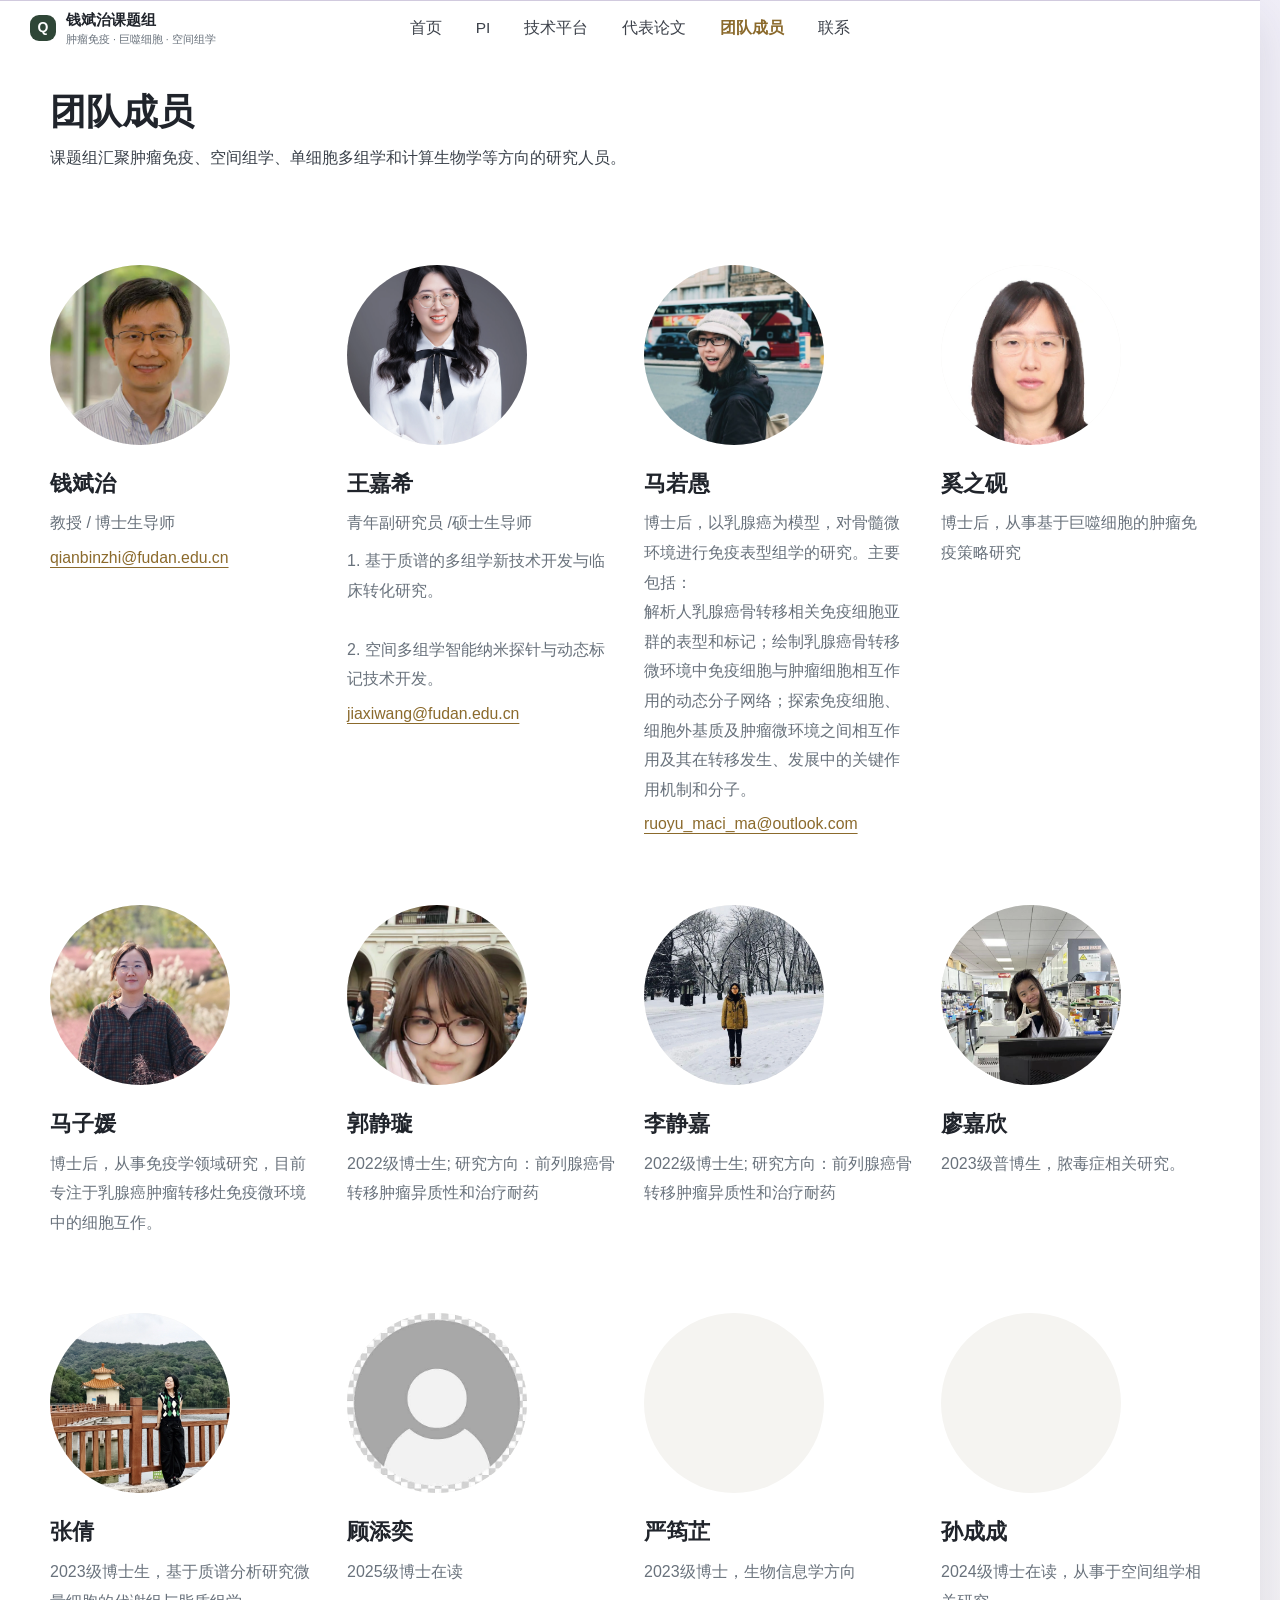
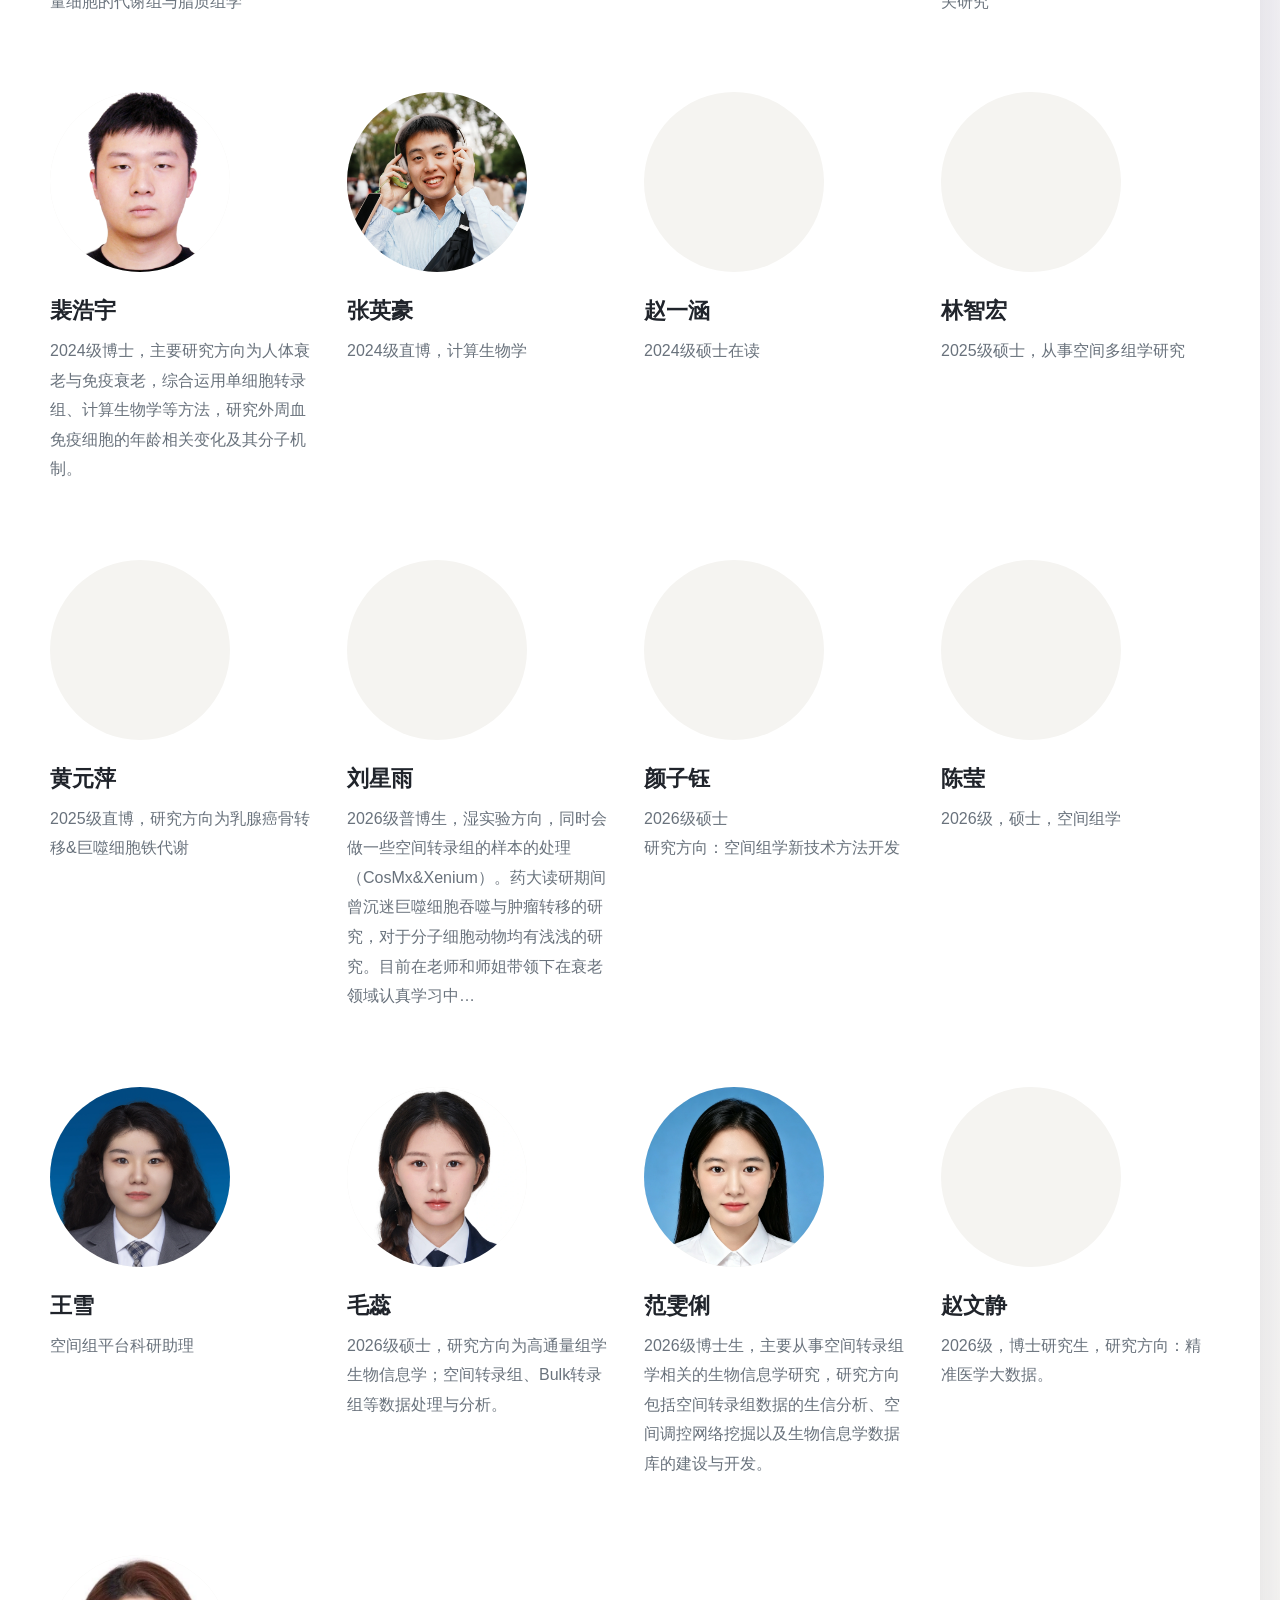
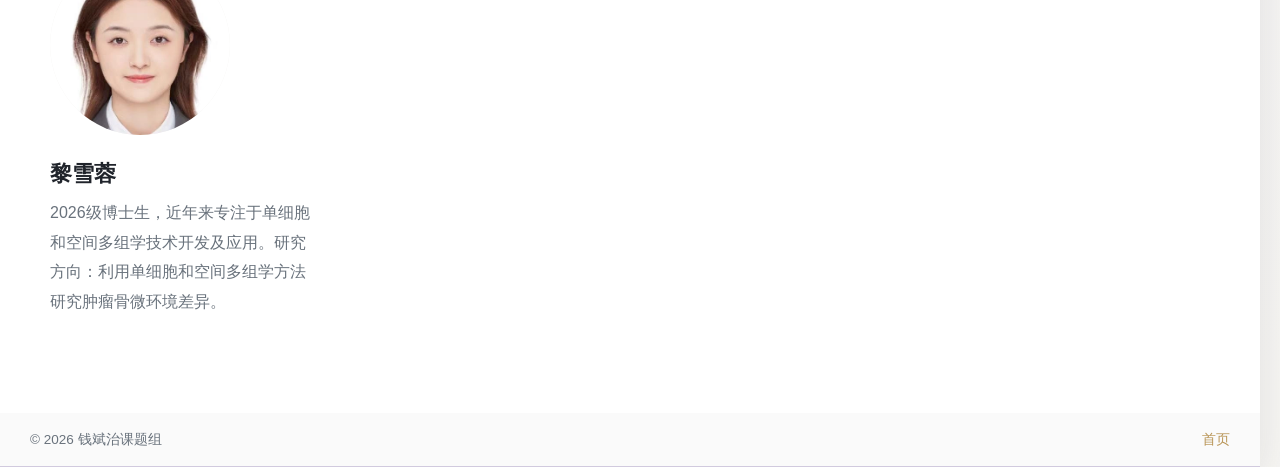
==== commit ab9d4736: "Update research cards, circular member portraits and instrument gallery" ====
--- a/members.html
+++ b/members.html
@@ -35,34 +35,34 @@
                 <a href="mailto:qianbinzhi@fudan.edu.cn">qianbinzhi@fudan.edu.cn</a>
               </div>
             </article>
-            <article class="member-card"><img src="assets/members/Xi_Xi_2026-09-02%2014.55.22_%E7%8E%8B%E5%98%89%E5%B8%8C-%E5%A4%8D%E6%97%A6%E5%A4%A7%E5%AD%A6%40_01.webp" alt="王嘉希"><div><h3>王嘉希</h3><p>青年副研究员 /硕士生导师</p><p>1. 基于质谱的多组学新技术开发与临床转化研究。
+            <article class="member-card"><img src="assets/members/Xi_Xi_2026-09-02%2014.55.22_%E7%8E%8B%E5%98%89%E5%B8%8C-%E5%A4%8D%E6%97%A6%E5%A4%A7%E5%AD%A6%40_01.webp" alt="王嘉希" loading="lazy" decoding="async"><div><h3>王嘉希</h3><p>青年副研究员 /硕士生导师</p><p>1. 基于质谱的多组学新技术开发与临床转化研究。
 
 2. 空间多组学智能纳米探针与动态标记技术开发。</p><a href="mailto:jiaxiwang@fudan.edu.cn">jiaxiwang@fudan.edu.cn</a></div></article>
-            <article class="member-card"><img src="assets/members/mry.webp" alt="马若愚"><div><h3>马若愚</h3><p>博士后，以乳腺癌为模型，对骨髓微环境进行免疫表型组学的研究。主要包括：
+            <article class="member-card"><img src="assets/members/mry.webp" alt="马若愚" loading="lazy" decoding="async"><div><h3>马若愚</h3><p>博士后，以乳腺癌为模型，对骨髓微环境进行免疫表型组学的研究。主要包括：
 解析人乳腺癌骨转移相关免疫细胞亚群的表型和标记；绘制乳腺癌骨转移微环境中免疫细胞与肿瘤细胞相互作用的动态分子网络；探索免疫细胞、细胞外基质及肿瘤微环境之间相互作用及其在转移发生、发展中的关键作用机制和分子。</p><a href="mailto:ruoyu_maci_ma@outlook.com">ruoyu_maci_ma@outlook.com</a></div></article>
-            <article class="member-card"><img src="assets/members/XI_2026-09-04%2011.40.07_%E7%85%A7%E7%89%87_01.webp" alt="奚之砚"><div><h3>奚之砚</h3><p>博士后，从事基于巨噬细胞的肿瘤免疫策略研究</p></div></article>
-            <article class="member-card"><img src="assets/members/%E5%AD%90%E5%AA%9B_2026-09-02%2013.18.43_picture-0_01.webp" alt="马子媛"><div><h3>马子媛</h3><p>博士后，从事免疫学领域研究，目前专注于乳腺癌肿瘤转移灶免疫微环境中的细胞互作。</p></div></article>
-            <article class="member-card"><img src="assets/members/%E6%9C%AA%E9%97%BB%E8%8A%B1%E5%90%8D_2026-09-04%2010.09.51_%E7%94%9F%E6%B4%BB%E7%85%A7-%E9%83%AD%E9%9D%99%E7%92%87_01.webp" alt="郭静璇"><div><h3>郭静璇</h3><p>2022级博士生; 研究方向：前列腺癌骨转移肿瘤异质性和治疗耐药</p></div></article>
-            <article class="member-card"><img src="assets/members/%E6%9D%8E%E9%9D%99%E5%98%89_2026-09-04%2010.45.14_IMG_3282_01.webp" alt="李静嘉"><div><h3>李静嘉</h3><p>2022级博士生; 研究方向：前列腺癌骨转移肿瘤异质性和治疗耐药</p></div></article>
-            <article class="member-card"><img src="assets/members/%E5%8D%97%E5%98%89%E3%80%82_2026-09-02%2013.18.52_%E5%BE%AE%E4%BF%A1%E5%9B%BE%E7%89%87_20260902131608_9_69_02.webp" alt="廖嘉欣"><div><h3>廖嘉欣</h3><p>2023级普博生，脓毒症相关研究。</p></div></article>
-            <article class="member-card"><img src="assets/members/%E5%BC%A0%E5%80%A9_2026-09-02%2014.34.46_IMG_5520_02.webp" alt="张倩"><div><h3>张倩</h3><p>2023级博士生，基于质谱分析研究微量细胞的代谢组与脂质组学</p></div></article>
-            <article class="member-card"><img src="assets/members/eb059ad4933d518f1befa0e88c2b46c9.webp" alt="顾添奕"><div><h3>顾添奕</h3><p>2025级博士在读</p></div></article>
-            <article class="member-card"><img src="assets/members/yyz.webp" alt="严筠芷"><div><h3>严筠芷</h3><p>2023级博士，生物信息学方向</p></div></article>
-            <article class="member-card"><img src="assets/members/scc.webp" alt="孙成成"><div><h3>孙成成</h3><p>2024级博士在读，从事于空间组学相关研究</p></div></article>
-            <article class="member-card"><img src="assets/members/%E8%A3%B4%E6%B5%A9%E5%AE%87_2026-09-04%2011.46.03_picture-0_01.webp" alt="裴浩宇"><div><h3>裴浩宇</h3><p>2024级博士，主要研究方向为人体衰老与免疫衰老，综合运用单细胞转录组、计算生物学等方法，研究外周血免疫细胞的年龄相关变化及其分子机制。</p></div></article>
-            <article class="member-card"><img src="assets/members/zyh.webp" alt="张英豪"><div><h3>张英豪</h3><p>2024级直博，计算生物学</p></div></article>
-            <article class="member-card"><img src="assets/members/Z._2026-09-04%2012.06.56_IMG_6460_01.webp" alt="赵一涵"><div><h3>赵一涵</h3><p>2024级硕士在读</p></div></article>
-            <article class="member-card"><img src="assets/members/%E5%BE%AE%E4%BF%A1%E5%9B%BE%E7%89%87_20260905143202_64_2.webp" alt="林智宏"><div><h3>林智宏</h3><p>2025级硕士，从事空间多组学研究</p></div></article>
-            <article class="member-card"><img src="assets/members/%F0%9F%8C%9F_2026-09-03%2022.51.36_IMG_0080_01.webp" alt="黄元萍"><div><h3>黄元萍</h3><p>2025级直博，研究方向为乳腺癌骨转移&amp;巨噬细胞铁代谢</p></div></article>
-            <article class="member-card"><img src="assets/members/lxy.webp" alt="刘星雨"><div><h3>刘星雨</h3><p>2026级普博生，湿实验方向，同时会做一些空间转录组的样本的处理（CosMx&amp;Xenium）。药大读研期间曾沉迷巨噬细胞吞噬与肿瘤转移的研究，对于分子细胞动物均有浅浅的研究。目前在老师和师姐带领下在衰老领域认真学习中…</p></div></article>
-            <article class="member-card"><img src="assets/members/%E5%92%8C%E6%88%91%E4%B8%80%E8%B5%B7%E5%9B%9E%E5%8F%99%E5%88%A9%E4%BA%9A%E6%B2%99%E6%BC%A0%E5%A5%BD%E5%90%97_2026-09-02%2018.04.39_picture-0_01.webp" alt="颜子钰"><div><h3>颜子钰</h3><p>2026级硕士 
+            <article class="member-card"><img src="assets/members/XI_2026-09-04%2011.40.07_%E7%85%A7%E7%89%87_01.webp" alt="奚之砚" loading="lazy" decoding="async"><div><h3>奚之砚</h3><p>博士后，从事基于巨噬细胞的肿瘤免疫策略研究</p></div></article>
+            <article class="member-card"><img src="assets/members/%E5%AD%90%E5%AA%9B_2026-09-02%2013.18.43_picture-0_01.webp" alt="马子媛" loading="lazy" decoding="async"><div><h3>马子媛</h3><p>博士后，从事免疫学领域研究，目前专注于乳腺癌肿瘤转移灶免疫微环境中的细胞互作。</p></div></article>
+            <article class="member-card"><img src="assets/members/%E6%9C%AA%E9%97%BB%E8%8A%B1%E5%90%8D_2026-09-04%2010.09.51_%E7%94%9F%E6%B4%BB%E7%85%A7-%E9%83%AD%E9%9D%99%E7%92%87_01.webp" alt="郭静璇" loading="lazy" decoding="async"><div><h3>郭静璇</h3><p>2022级博士生; 研究方向：前列腺癌骨转移肿瘤异质性和治疗耐药</p></div></article>
+            <article class="member-card"><img src="assets/members/%E6%9D%8E%E9%9D%99%E5%98%89_2026-09-04%2010.45.14_IMG_3282_01.webp" alt="李静嘉" loading="lazy" decoding="async"><div><h3>李静嘉</h3><p>2022级博士生; 研究方向：前列腺癌骨转移肿瘤异质性和治疗耐药</p></div></article>
+            <article class="member-card"><img src="assets/members/%E5%8D%97%E5%98%89%E3%80%82_2026-09-02%2013.18.52_%E5%BE%AE%E4%BF%A1%E5%9B%BE%E7%89%87_20260902131608_9_69_02.webp" alt="廖嘉欣" loading="lazy" decoding="async"><div><h3>廖嘉欣</h3><p>2023级普博生，脓毒症相关研究。</p></div></article>
+            <article class="member-card"><img src="assets/members/%E5%BC%A0%E5%80%A9_2026-09-02%2014.34.46_IMG_5520_02.webp" alt="张倩" loading="lazy" decoding="async"><div><h3>张倩</h3><p>2023级博士生，基于质谱分析研究微量细胞的代谢组与脂质组学</p></div></article>
+            <article class="member-card"><img src="assets/members/eb059ad4933d518f1befa0e88c2b46c9.webp" alt="顾添奕" loading="lazy" decoding="async"><div><h3>顾添奕</h3><p>2025级博士在读</p></div></article>
+            <article class="member-card"><img src="assets/members/yyz.webp" alt="严筠芷" loading="lazy" decoding="async"><div><h3>严筠芷</h3><p>2023级博士，生物信息学方向</p></div></article>
+            <article class="member-card"><img src="assets/members/scc.webp" alt="孙成成" loading="lazy" decoding="async"><div><h3>孙成成</h3><p>2024级博士在读，从事于空间组学相关研究</p></div></article>
+            <article class="member-card"><img src="assets/members/%E8%A3%B4%E6%B5%A9%E5%AE%87_2026-09-04%2011.46.03_picture-0_01.webp" alt="裴浩宇" loading="lazy" decoding="async"><div><h3>裴浩宇</h3><p>2024级博士，主要研究方向为人体衰老与免疫衰老，综合运用单细胞转录组、计算生物学等方法，研究外周血免疫细胞的年龄相关变化及其分子机制。</p></div></article>
+            <article class="member-card"><img src="assets/members/zyh.webp" alt="张英豪" loading="lazy" decoding="async"><div><h3>张英豪</h3><p>2024级直博，计算生物学</p></div></article>
+            <article class="member-card"><img src="assets/members/Z._2026-09-04%2012.06.56_IMG_6460_01.webp" alt="赵一涵" loading="lazy" decoding="async"><div><h3>赵一涵</h3><p>2024级硕士在读</p></div></article>
+            <article class="member-card"><img src="assets/members/%E5%BE%AE%E4%BF%A1%E5%9B%BE%E7%89%87_20260905143202_64_2.webp" alt="林智宏" loading="lazy" decoding="async"><div><h3>林智宏</h3><p>2025级硕士，从事空间多组学研究</p></div></article>
+            <article class="member-card"><img src="assets/members/%F0%9F%8C%9F_2026-09-03%2022.51.36_IMG_0080_01.webp" alt="黄元萍" loading="lazy" decoding="async"><div><h3>黄元萍</h3><p>2025级直博，研究方向为乳腺癌骨转移&amp;巨噬细胞铁代谢</p></div></article>
+            <article class="member-card"><img src="assets/members/lxy.webp" alt="刘星雨" loading="lazy" decoding="async"><div><h3>刘星雨</h3><p>2026级普博生，湿实验方向，同时会做一些空间转录组的样本的处理（CosMx&amp;Xenium）。药大读研期间曾沉迷巨噬细胞吞噬与肿瘤转移的研究，对于分子细胞动物均有浅浅的研究。目前在老师和师姐带领下在衰老领域认真学习中…</p></div></article>
+            <article class="member-card"><img src="assets/members/%E5%92%8C%E6%88%91%E4%B8%80%E8%B5%B7%E5%9B%9E%E5%8F%99%E5%88%A9%E4%BA%9A%E6%B2%99%E6%BC%A0%E5%A5%BD%E5%90%97_2026-09-02%2018.04.39_picture-0_01.webp" alt="颜子钰" loading="lazy" decoding="async"><div><h3>颜子钰</h3><p>2026级硕士
 研究方向：空间组学新技术方法开发</p></div></article>
-            <article class="member-card"><img src="assets/members/%E5%AE%A3%E6%84%BF_2026-09-03%2008.10.30_picture-0_01.webp" alt="陈莹"><div><h3>陈莹</h3><p>2026级，硕士，空间组学</p></div></article>
-            <article class="member-card"><img src="assets/members/%E4%B9%9D%E6%AD%8C_2026-09-04%2012.01.54_f3b0613aaccb83f79659432cf0f93a0b_01.webp" alt="王雪"><div><h3>王雪</h3><p>空间组平台科研助理</p></div></article>
-            <article class="member-card"><img src="assets/members/%F0%9F%8D%80%E7%8E%9B%E5%8D%A1%E5%B7%B4%E5%8D%A1%F0%9F%8C%B8_2026-09-02%2013.11.04_picture-0_01.webp" alt="毛蕊"><div><h3>毛蕊</h3><p>2026级硕士，研究方向为高通量组学生物信息学；空间转录组、Bulk转录组等数据处理与分析。</p></div></article>
-            <article class="member-card"><img src="assets/members/%E8%91%9B%E7%BB%BF_2026-09-04%2001.42.00_%E8%8C%83%E9%9B%AF%E4%BF%90_%E7%85%A7%E7%89%87_01.webp" alt="范雯俐"><div><h3>范雯俐</h3><p>2026级博士生，主要从事空间转录组学相关的生物信息学研究，研究方向包括空间转录组数据的生信分析、空间调控网络挖掘以及生物信息学数据库的建设与开发。</p></div></article>
-            <article class="member-card"><img src="assets/members/ILXX_2026-09-04%2009.56.15_picture-0_01.webp" alt="赵文静"><div><h3>赵文静</h3><p>2026级，博士研究生，研究方向：精准医学大数据。</p></div></article>
-            <article class="member-card"><img src="assets/members/%E4%B8%80%E5%8A%A0%E6%A0%97_2026-09-04%2010.34.41_%E5%BE%AE%E4%BF%A1%E5%9B%BE%E7%89%87_2025-12-09_214455_899_01.webp" alt="黎雪蓉"><div><h3>黎雪蓉</h3><p>2026级博士生，近年来专注于单细胞和空间多组学技术开发及应用。研究方向：利用单细胞和空间多组学方法研究肿瘤骨微环境差异。</p></div></article>
+            <article class="member-card"><img src="assets/members/%E5%AE%A3%E6%84%BF_2026-09-03%2008.10.30_picture-0_01.webp" alt="陈莹" loading="lazy" decoding="async"><div><h3>陈莹</h3><p>2026级，硕士，空间组学</p></div></article>
+            <article class="member-card"><img src="assets/members/%E4%B9%9D%E6%AD%8C_2026-09-04%2012.01.54_f3b0613aaccb83f79659432cf0f93a0b_01.webp" alt="王雪" loading="lazy" decoding="async"><div><h3>王雪</h3><p>空间组平台科研助理</p></div></article>
+            <article class="member-card"><img src="assets/members/%F0%9F%8D%80%E7%8E%9B%E5%8D%A1%E5%B7%B4%E5%8D%A1%F0%9F%8C%B8_2026-09-02%2013.11.04_picture-0_01.webp" alt="毛蕊" loading="lazy" decoding="async"><div><h3>毛蕊</h3><p>2026级硕士，研究方向为高通量组学生物信息学；空间转录组、Bulk转录组等数据处理与分析。</p></div></article>
+            <article class="member-card"><img src="assets/members/%E8%91%9B%E7%BB%BF_2026-09-04%2001.42.00_%E8%8C%83%E9%9B%AF%E4%BF%90_%E7%85%A7%E7%89%87_01.webp" alt="范雯俐" loading="lazy" decoding="async"><div><h3>范雯俐</h3><p>2026级博士生，主要从事空间转录组学相关的生物信息学研究，研究方向包括空间转录组数据的生信分析、空间调控网络挖掘以及生物信息学数据库的建设与开发。</p></div></article>
+            <article class="member-card"><img src="assets/members/ILXX_2026-09-04%2009.56.15_picture-0_01.webp" alt="赵文静" loading="lazy" decoding="async"><div><h3>赵文静</h3><p>2026级，博士研究生，研究方向：精准医学大数据。</p></div></article>
+            <article class="member-card"><img src="assets/members/%E4%B8%80%E5%8A%A0%E6%A0%97_2026-09-04%2010.34.41_%E5%BE%AE%E4%BF%A1%E5%9B%BE%E7%89%87_2025-12-09_214455_899_01.webp" alt="黎雪蓉" loading="lazy" decoding="async"><div><h3>黎雪蓉</h3><p>2026级博士生，近年来专注于单细胞和空间多组学技术开发及应用。研究方向：利用单细胞和空间多组学方法研究肿瘤骨微环境差异。</p></div></article>
 <!-- MEMBERS:END -->
           </div>
         </div>
--- a/styles.css
+++ b/styles.css
@@ -1059,7 +1059,7 @@
 }
 
 .detail-columns > div:nth-last-child(-n + 2) {
-  border-bottom: 1px solid var(--line);
+  border-bottom: 0;
 }
 
 .detail-columns p:last-child {
@@ -2735,7 +2735,7 @@
   font-size: clamp(25px, 2.7vw, 34px);
 }
 
-/* Stack the platform introduction above its equipment image. */
+/* Stack the platform introduction above its equipment images. */
 .platform-doc-layout {
   grid-template-columns: 1fr;
   gap: 24px;
@@ -2749,6 +2749,161 @@
   width: min(100%, 1040px);
   margin-right: auto;
   margin-left: auto;
+}
+
+/* Independent content-height research columns. */
+.research-detail-list {
+  grid-template-columns: repeat(2, minmax(0, 1fr));
+  align-items: start;
+}
+
+.research-column {
+  display: flex;
+  flex-direction: column;
+  gap: 16px;
+  min-width: 0;
+}
+
+.research-column > article {
+  display: grid;
+  grid-template-columns: 42px minmax(0, 1fr);
+  column-gap: 14px;
+  align-items: start;
+  height: auto;
+  min-height: 0;
+  padding: 14px 16px;
+  border: 1px solid var(--line);
+  border-radius: 10px;
+  background: #fbfcfe;
+}
+
+@media (max-width: 980px) {
+  .research-detail-list {
+    display: flex;
+    flex-direction: column;
+    align-items: stretch;
+  }
+
+  .research-column {
+    display: contents;
+  }
+
+  .research-column > article {
+    order: var(--research-order);
+    grid-template-columns: 1fr;
+  }
+
+  .research-column > article > .card-index,
+  .research-column > article > h2,
+  .research-column > article > p,
+  .research-column > article > .detail-columns {
+    grid-column: 1;
+    grid-row: auto;
+  }
+}
+
+/* Instrument photos and portrait-first member cards. */
+.instrument-gallery {
+  display: grid;
+  grid-template-columns: repeat(2, minmax(0, 1fr));
+  gap: 32px 28px;
+  width: min(100%, 1120px);
+  margin-inline: auto;
+}
+
+.instrument-gallery figure {
+  min-width: 0;
+  margin: 0;
+}
+
+.instrument-gallery a {
+  display: block;
+  border-radius: 10px;
+  overflow: hidden;
+  background: #f5f5f3;
+}
+
+.instrument-gallery img {
+  display: block;
+  width: 100%;
+  height: auto;
+  aspect-ratio: 3 / 2;
+  object-fit: contain;
+}
+
+.instrument-gallery figcaption {
+  margin-top: 12px;
+  text-align: center;
+  color: var(--ink);
+  font-size: 17px;
+  font-weight: 600;
+}
+
+.platform-doc-layout .instrument-source {
+  max-width: none;
+  color: var(--muted);
+  font-size: 14px;
+}
+
+.member-grid {
+  grid-template-columns: repeat(4, minmax(0, 1fr));
+  gap: 40px 28px;
+  align-items: start;
+}
+
+.member-grid .member-card {
+  display: flex;
+  flex-direction: column;
+  align-items: stretch;
+  gap: 24px;
+  min-width: 0;
+  padding: 0 0 28px;
+  border: 0;
+  border-radius: 0;
+  background: transparent;
+  box-shadow: none;
+}
+
+.member-grid .member-card img {
+  display: block;
+  width: min(100%, 180px);
+  height: auto;
+  aspect-ratio: 1;
+  object-fit: cover;
+  object-position: center 25%;
+  border-radius: 50%;
+  background: #f5f4f1;
+}
+
+.member-grid .member-card h3 {
+  margin: 0 0 10px;
+  font-size: 22px;
+}
+
+.member-grid .member-card p {
+  font-size: 16px;
+  line-height: 1.85;
+  white-space: pre-line;
+}
+
+.member-grid .member-card a {
+  overflow-wrap: anywhere;
+}
+
+@media (max-width: 980px) {
+  .member-grid {
+    grid-template-columns: repeat(2, minmax(0, 1fr));
+    gap: 36px 24px;
+  }
+
+}
+
+@media (max-width: 600px) {
+  .instrument-gallery,
+  .member-grid {
+    grid-template-columns: 1fr;
+  }
+
 }
 
 .pi-main p {
